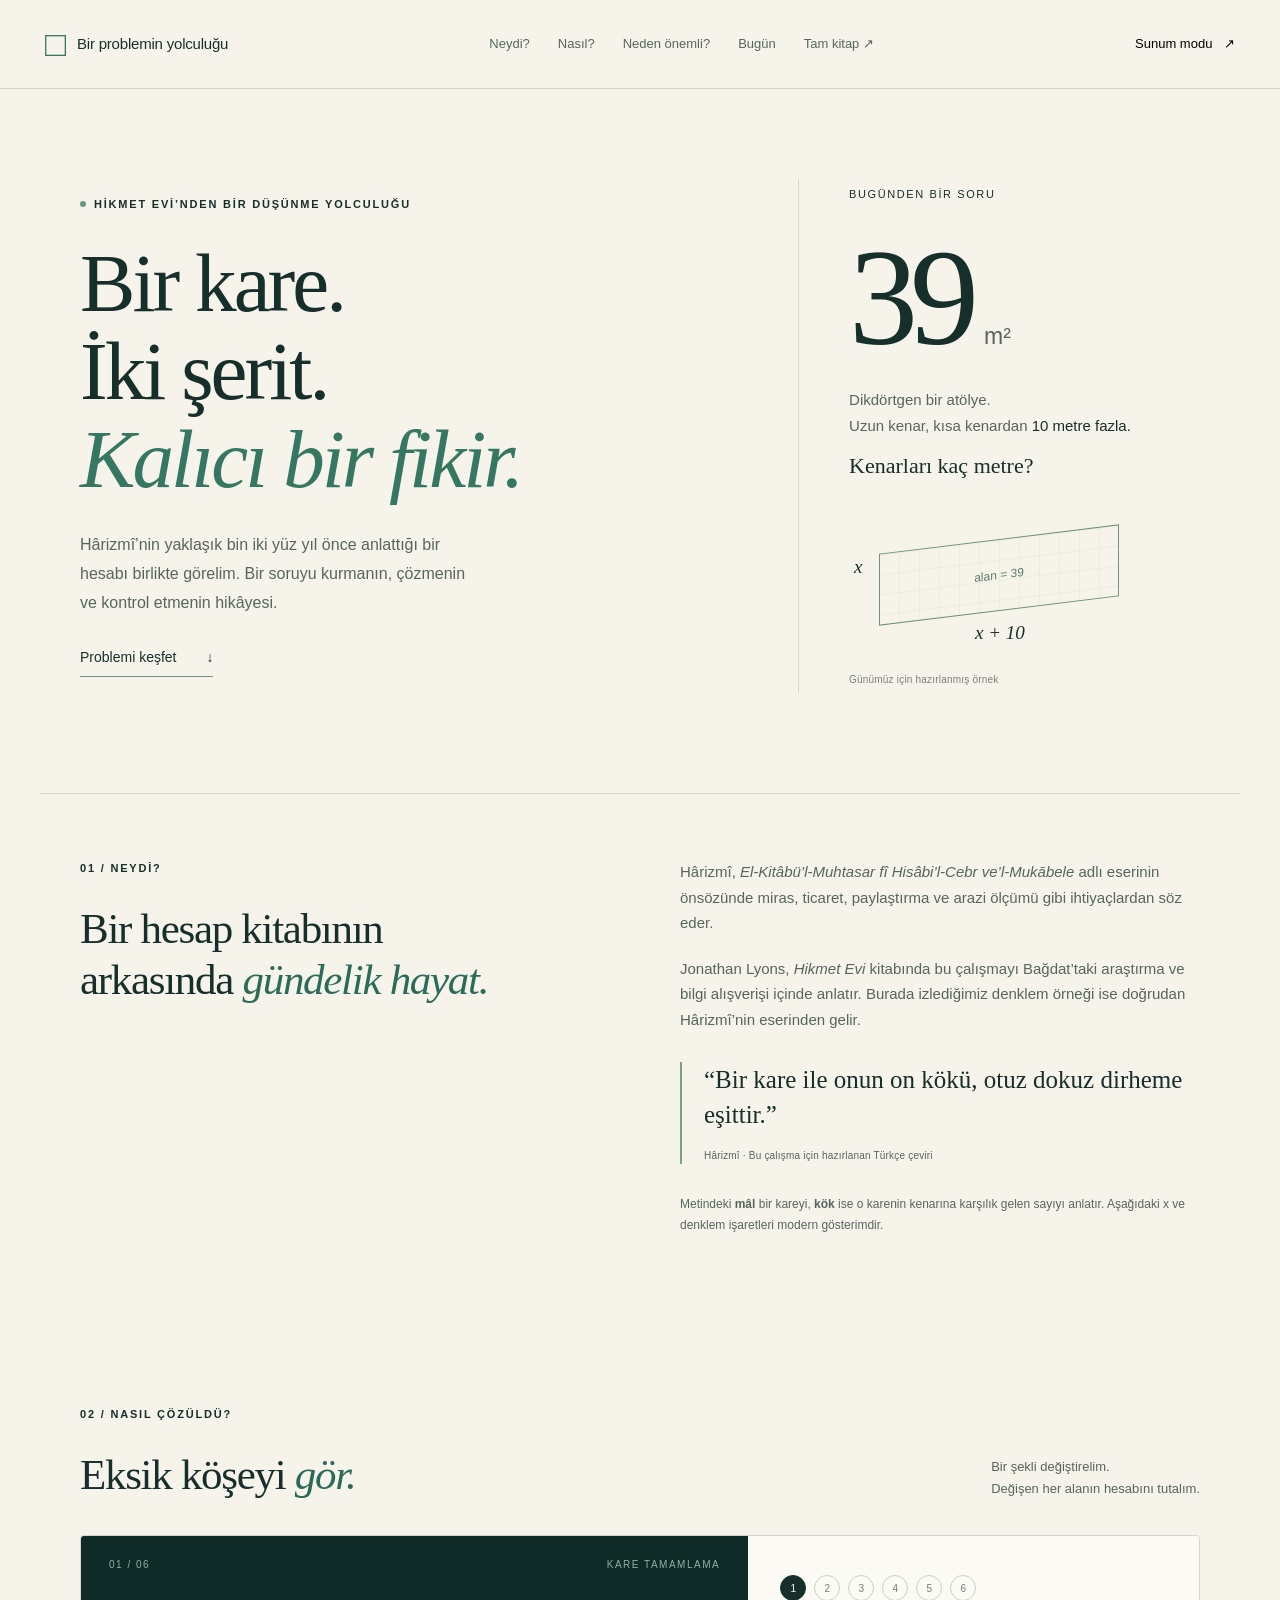
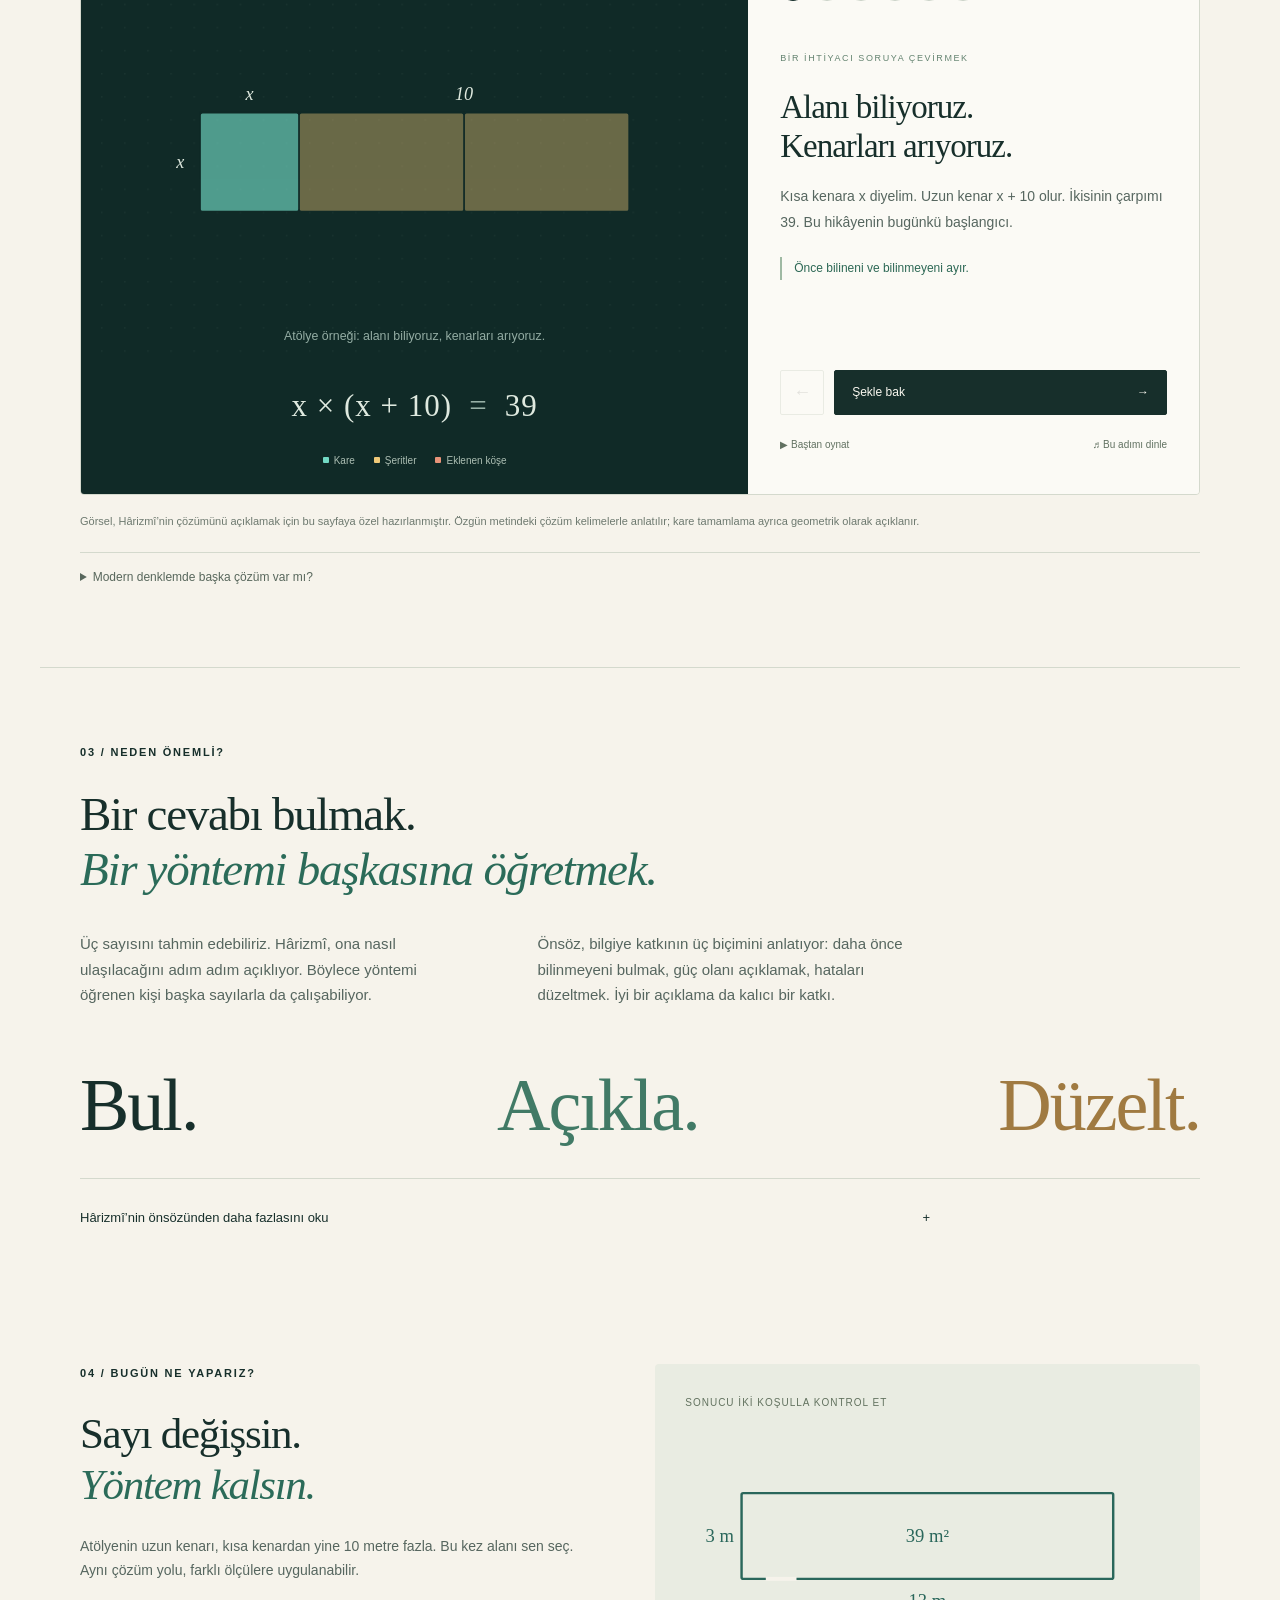
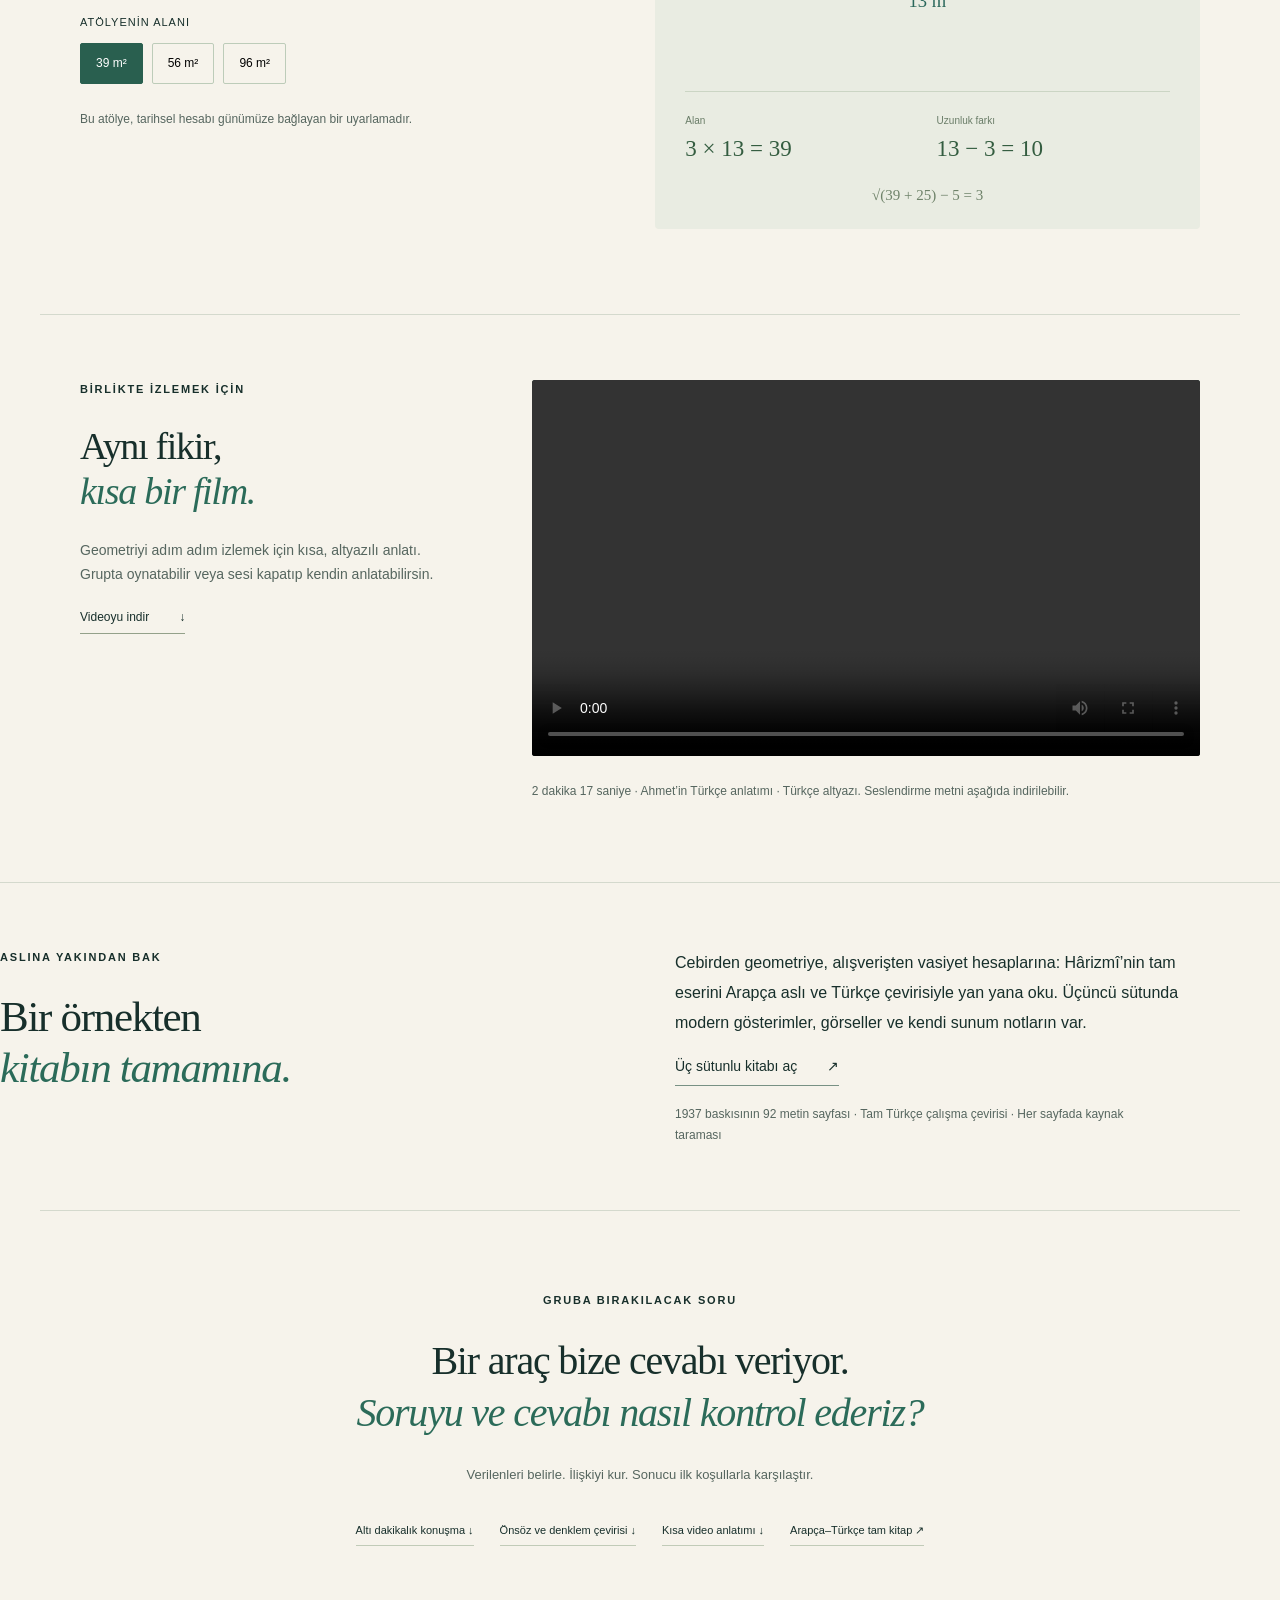
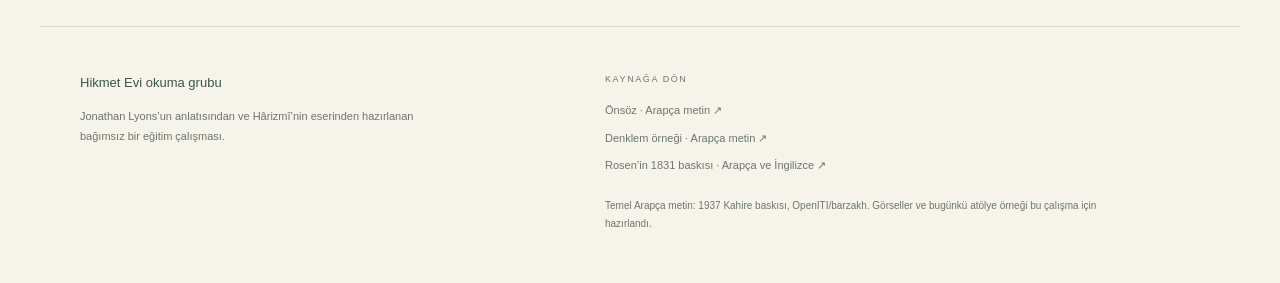
==== index.html @ 07f929fc "Publish Harezmi parallel reader and visual explainer" ====
<!doctype html>
<html lang="tr">
<head>
  <meta charset="utf-8">
  <meta name="viewport" content="width=device-width, initial-scale=1">
  <meta name="description" content="Hârizmî’nin cebir örneğini bir kare, iki şerit ve eksik bir köşeyle keşfet. Hikmet Evi okuma grubu için Türkçe, etkileşimli anlatı.">
  <title>Hârizmî · Bir problemin yolculuğu</title>
  <link rel="stylesheet" href="style.css">
  <script src="app.js" defer></script>
</head>
<body>
  <a class="skip" href="#anlati">Anlatıya geç</a>
  <header class="site-header">
    <a class="wordmark" href="#baslangic"><span class="mark" aria-hidden="true">□</span> Bir problemin yolculuğu</a>
    <nav aria-label="Sayfa bölümleri"><a href="#neydi">Neydi?</a><a href="#anlati">Nasıl?</a><a href="#onemi">Neden önemli?</a><a href="#bugun">Bugün</a><a href="kitap.html">Tam kitap ↗</a></nav>
    <button id="presentation" class="plain-button" type="button">Sunum modu <span aria-hidden="true">↗</span></button>
  </header>

  <main>
    <section class="hero" id="baslangic">
      <div class="hero-intro"><p class="eyebrow"><span></span> Hikmet Evi’nden bir düşünme yolculuğu</p><h1>Bir kare.<br>İki şerit.<br><em>Kalıcı bir fikir.</em></h1><p class="hero-copy">Hârizmî’nin yaklaşık bin iki yüz yıl önce anlattığı bir hesabı birlikte görelim. Bir soruyu kurmanın, çözmenin ve kontrol etmenin hikâyesi.</p><a class="start-link" href="#anlati">Problemi keşfet <span aria-hidden="true">↓</span></a></div>
      <div class="hero-question"><span class="small-label">Bugünden bir soru</span><div class="area-number">39<span>m²</span></div><p>Dikdörtgen bir atölye.<br>Uzun kenar, kısa kenardan <strong>10 metre fazla.</strong></p><p class="question-line">Kenarları kaç metre?</p><div class="mini-plan" aria-hidden="true"><div class="plan-box"><span>alan = 39</span></div><span class="plan-x">x</span><span class="plan-long">x + 10</span></div><span class="annotation">Günümüz için hazırlanmış örnek</span></div>
    </section>

    <section class="history-section" id="neydi">
      <div><p class="eyebrow">01 / Neydi?</p><h2>Bir hesap kitabının<br>arkasında <em>gündelik hayat.</em></h2></div>
      <div class="history-copy"><p>Hârizmî, <cite>El-Kitâbü’l-Muhtasar fî Hisâbi’l-Cebr ve’l-Mukābele</cite> adlı eserinin önsözünde miras, ticaret, paylaştırma ve arazi ölçümü gibi ihtiyaçlardan söz eder.</p><p>Jonathan Lyons, <cite>Hikmet Evi</cite> kitabında bu çalışmayı Bağdat’taki araştırma ve bilgi alışverişi içinde anlatır. Burada izlediğimiz denklem örneği ise doğrudan Hârizmî’nin eserinden gelir.</p><blockquote>“Bir kare ile onun on kökü, otuz dokuz dirheme eşittir.”<cite>Hârizmî · Bu çalışma için hazırlanan Türkçe çeviri</cite></blockquote><p class="small-note">Metindeki <strong>mâl</strong> bir kareyi, <strong>kök</strong> ise o karenin kenarına karşılık gelen sayıyı anlatır. Aşağıdaki x ve denklem işaretleri modern gösterimdir.</p></div>
    </section>

    <section class="story-section" id="anlati" aria-labelledby="story-heading">
      <div class="story-top"><div><p class="eyebrow">02 / Nasıl çözüldü?</p><h2 id="story-heading">Eksik köşeyi <em>gör.</em></h2></div><p>Bir şekli değiştirelim.<br>Değişen her alanın hesabını tutalım.</p></div>
      <div class="story-board">
        <div class="board-visual">
          <div class="board-meta"><span id="stage-count">01 / 06</span><span>Kare tamamlama</span></div>
          <svg id="geometry" viewBox="0 0 760 470" role="img" aria-labelledby="geometry-title geometry-desc">
            <title id="geometry-title">Atölye alanı ve kare tamamlama</title><desc id="geometry-desc">Dikdörtgeni bir kare ve iki şeride ayırarak eksik köşeyi bul.</desc>
            <defs><pattern id="grid" width="28" height="28" patternUnits="userSpaceOnUse"><circle cx="1" cy="1" r=".8" fill="#d2eadf" opacity=".1"/></pattern></defs>
            <rect width="760" height="470" fill="url(#grid)"/>
            <g id="part-square" class="shape-part"><rect id="square-rect" x="0" y="0" rx="3" width="120" height="120" fill="#72d9c4"/><text id="square-label" x="60" y="60" class="shape-label">x²</text></g>
            <g id="part-a" class="shape-part"><rect id="a-rect" x="0" y="0" rx="3" width="200" height="120" fill="#f0c978"/><text id="a-label" x="100" y="60" class="shape-label">5x</text></g>
            <g id="part-b" class="shape-part"><rect id="b-rect" x="0" y="0" rx="3" width="200" height="120" fill="#f0c978"/><text id="b-label" x="100" y="60" class="shape-label">5x</text></g>
            <g id="part-corner" class="shape-part"><rect id="corner-rect" x="0" y="0" rx="3" width="200" height="200" fill="#e89379"/><text id="corner-label" x="100" y="100" class="shape-label">25</text></g>
            <rect id="corner-outline" fill="none" stroke="#e89379" stroke-width="2" stroke-dasharray="7 7" rx="3"/>
            <g id="dimension-labels" class="dimension-labels"></g>
            <text id="canvas-note" x="380" y="436" class="canvas-note" text-anchor="middle">Atölye örneği: alanı biliyoruz, kenarları arıyoruz.</text>
          </svg>
          <div class="equation"><span id="equation-left">x × (x + 10)</span><span class="equals">=</span><span id="equation-right">39</span></div>
          <div class="legend"><span><i class="teal"></i>Kare</span><span><i class="gold"></i>Şeritler</span><span><i class="coral"></i>Eklenen köşe</span></div>
        </div>
        <div class="board-text">
          <ol class="story-dots" aria-label="Anlatım adımları"><li><button type="button" data-step="0" aria-label="Bir: Problemi kur" aria-current="step">1</button></li><li><button type="button" data-step="1" aria-label="İki: Karenin hesabı">2</button></li><li><button type="button" data-step="2" aria-label="Üç: Şeridi böl">3</button></li><li><button type="button" data-step="3" aria-label="Dört: Parçayı taşı">4</button></li><li><button type="button" data-step="4" aria-label="Beş: Köşeyi tamamla">5</button></li><li><button type="button" data-step="5" aria-label="Altı: Sonucu kontrol et">6</button></li></ol>
          <div class="stage-copy" aria-live="polite" aria-atomic="true"><span id="stage-kicker" class="small-label">Bir ihtiyacı soruya çevirmek</span><h3 id="stage-title">Alanı biliyoruz.<br>Kenarları arıyoruz.</h3><p id="stage-body">Kısa kenara x diyelim. Uzun kenar x + 10 olur. İkisinin çarpımı 39. Bu hikâyenin bugünkü başlangıcı.</p><p id="stage-insight" class="stage-insight">Önce bilineni ve bilinmeyeni ayır.</p></div>
          <div class="story-controls"><button id="previous" class="icon-button" type="button" aria-label="Önceki adım" disabled>←</button><button id="next" class="primary-button" type="button">Şekle bak <span aria-hidden="true">→</span></button></div>
          <div class="secondary-controls"><button id="autoplay" type="button">▶ Baştan oynat</button><button id="listen" type="button">♬ Bu adımı dinle</button></div><p id="voice-status" class="voice-status" role="status"></p>
        </div>
      </div>
      <p class="story-caption">Görsel, Hârizmî’nin çözümünü açıklamak için bu sayfaya özel hazırlanmıştır. Özgün metindeki çözüm kelimelerle anlatılır; kare tamamlama ayrıca geometrik olarak açıklanır.</p>
      <details class="math-note"><summary>Modern denklemde başka çözüm var mı?</summary><p>Evet: x² + 10x = 39 denkleminin çözümleri 3 ve −13’tür. Bu anlatıda uzunlukları hesapladığımız için pozitif çözümü kullanıyoruz. Hârizmî’nin örneğinde aranan kök 3, <em>mâl</em> yani kare 9’dur.</p></details>
    </section>

    <section class="importance" id="onemi">
      <p class="eyebrow">03 / Neden önemli?</p><h2>Bir cevabı bulmak.<br><em>Bir yöntemi başkasına öğretmek.</em></h2>
      <div class="importance-columns"><p>Üç sayısını tahmin edebiliriz. Hârizmî, ona nasıl ulaşılacağını adım adım açıklıyor. Böylece yöntemi öğrenen kişi başka sayılarla da çalışabiliyor.</p><p>Önsöz, bilgiye katkının üç biçimini anlatıyor: daha önce bilinmeyeni bulmak, güç olanı açıklamak, hataları düzeltmek. İyi bir açıklama da kalıcı bir katkı.</p></div>
      <div class="three-verbs"><span>Bul.</span><span>Açıkla.</span><span>Düzelt.</span></div>
      <details class="preface"><summary>Hârizmî’nin önsözünden daha fazlasını oku <span aria-hidden="true">+</span></summary><div id="preface-excerpt"><p>“Bu bilginlerden biri, kendisinden önce bulunmamış bir şeyi bulur ve sonrakilere miras bırakır. Bir başkası, öncekilerin bıraktığı eserlerde anlaşılması güç olanı açıklar. Böylece yolu aydınlatır, öğrenmeyi kolaylaştırır ve bilgiyi erişilebilir kılar. Bir diğeri ise bazı kitaplarda kusurlar bulur; dağınık olanı toparlar ve yanlış olanı düzeltir. Bunu, eser sahibine iyi niyetle yaklaşarak, onu küçümsemeden ve kendi yaptığıyla övünmeden yapar.”</p><p class="small-note">Arapça metinden bu çalışma için hazırlanmış sade Türkçe çeviri. Tam önsöz ve denklem çevirisi aşağıda indirilebilir.</p></div></details>
    </section>

    <section class="today-section" id="bugun">
      <div class="today-copy"><p class="eyebrow">04 / Bugün ne yaparız?</p><h2>Sayı değişsin.<br><em>Yöntem kalsın.</em></h2><p>Atölyenin uzun kenarı, kısa kenardan yine 10 metre fazla. Bu kez alanı sen seç. Aynı çözüm yolu, farklı ölçülere uygulanabilir.</p><label for="area">Atölyenin alanı</label><div class="area-options" role="group" aria-label="Alan seçenekleri"><button type="button" data-area="39" aria-pressed="true">39 m²</button><button type="button" data-area="56" aria-pressed="false">56 m²</button><button type="button" data-area="96" aria-pressed="false">96 m²</button></div><select id="area" aria-label="Atölyenin alanı"><option value="39">39 metrekare</option><option value="56">56 metrekare</option><option value="96">96 metrekare</option></select><p class="small-note">Bu atölye, tarihsel hesabı günümüze bağlayan bir uyarlamadır.</p></div>
      <div class="workshop-result" aria-live="polite"><div class="result-kicker">Sonucu iki koşulla kontrol et</div><svg id="workshop-svg" viewBox="0 0 600 310" role="img" aria-label="Üç metreye on üç metre atölye"><rect id="workshop-rect" x="70" y="80" width="460" height="106" rx="2" fill="none" stroke="#2a675b" stroke-width="3"/><path id="workshop-door" d="M100 186h38" stroke="#f6f3eb" stroke-width="5"/><text id="workshop-area" x="300" y="133" text-anchor="middle">39 m²</text><text id="workshop-short" x="43" y="140" text-anchor="middle">3 m</text><text id="workshop-long" x="300" y="222" text-anchor="middle">13 m</text></svg><div class="result-checks"><p><span>Alan</span><strong id="area-check">3 × 13 = 39</strong></p><p><span>Uzunluk farkı</span><strong id="difference-check">13 − 3 = 10</strong></p></div><p class="result-method" id="result-method">√(39 + 25) − 5 = 3</p></div>
    </section>

    <section class="video-section" id="video"><div><p class="eyebrow">Birlikte izlemek için</p><h2>Aynı fikir,<br><em>kısa bir film.</em></h2><p>Geometriyi adım adım izlemek için kısa, altyazılı anlatı. Grupta oynatabilir veya sesi kapatıp kendin anlatabilirsin.</p><a class="text-link" id="video-download" href="assets/harezmi-kare-tamamlama.mp4" download>Videoyu indir <span aria-hidden="true">↓</span></a></div><div class="video-wrap"><video id="explainer-video" controls preload="metadata" playsinline aria-label="Hârizmî’nin kare tamamlama çözümü, Ahmet sesiyle Türkçe, altyazılı video"><source src="assets/harezmi-kare-tamamlama.mp4" type="video/mp4"><track kind="captions" srclang="tr" label="Türkçe" src="assets/harezmi.vtt"></video><p class="small-note">2 dakika 17 saniye · Ahmet’in Türkçe anlatımı · Türkçe altyazı. Seslendirme metni aşağıda indirilebilir.</p></div></section>

    <section class="full-book-link"><div><p class="eyebrow">ASLINA YAKINDAN BAK</p><h2>Bir örnekten<br><em>kitabın tamamına.</em></h2></div><div><p>Cebirden geometriye, alışverişten vasiyet hesaplarına: Hârizmî’nin tam eserini Arapça aslı ve Türkçe çevirisiyle yan yana oku. Üçüncü sütunda modern gösterimler, görseller ve kendi sunum notların var.</p><a class="start-link" href="kitap.html">Üç sütunlu kitabı aç <span aria-hidden="true">↗</span></a><p class="small-note">1937 baskısının 92 metin sayfası · Tam Türkçe çalışma çevirisi · Her sayfada kaynak taraması</p></div></section>

    <section class="takeaway"><p class="eyebrow">Gruba bırakılacak soru</p><p class="final-question">Bir araç bize cevabı veriyor.<br><em>Soruyu ve cevabı nasıl kontrol ederiz?</em></p><p>Verilenleri belirle. İlişkiyi kur. Sonucu ilk koşullarla karşılaştır.</p><div class="download-links"><a href="assets/harezmi-konusma.txt" download>Altı dakikalık konuşma ↓</a><a href="assets/harezmi-ceviri.txt" download>Önsöz ve denklem çevirisi ↓</a><a href="assets/harezmi-video-seslendirme.txt" download>Kısa video anlatımı ↓</a><a href="kitap.html">Arapça–Türkçe tam kitap ↗</a></div></section>

    <footer id="kaynaklar"><div><span class="footer-title">Hikmet Evi okuma grubu</span><p>Jonathan Lyons’un anlatısından ve Hârizmî’nin eserinden hazırlanan bağımsız bir eğitim çalışması.</p></div><div class="sources"><span class="small-label">Kaynağa dön</span><a href="https://github.com/OpenITI/barzakh/blob/master/0232Khwarizmi.JabrWaMuqabala.ALCorpus00037-ara1#L18-L45" target="_blank" rel="noopener">Önsöz · Arapça metin ↗</a><a href="https://github.com/OpenITI/barzakh/blob/master/0232Khwarizmi.JabrWaMuqabala.ALCorpus00037-ara1#L76-L83" target="_blank" rel="noopener">Denklem örneği · Arapça metin ↗</a><a href="https://www.e-rara.ch/zut/doi/10.3931/e-rara-56713" target="_blank" rel="noopener">Rosen’in 1831 baskısı · Arapça ve İngilizce ↗</a><p>Temel Arapça metin: 1937 Kahire baskısı, OpenITI/barzakh. Görseller ve bugünkü atölye örneği bu çalışma için hazırlandı.</p></div></footer>
  </main>
</body>
</html>
---- style.css ----
@charset "UTF-8";
:root{--paper:#f6f3eb;--ink:#172f2b;--muted:#56665f;--line:#d4d9cd;--teal:#72d9c4;--gold:#f0c978;--coral:#e89379;--board:#102a27;--serif:Georgia,'Times New Roman',serif;--sans:-apple-system,BlinkMacSystemFont,'Segoe UI',sans-serif;scroll-behavior:smooth}
*{box-sizing:border-box}body{margin:0;background:var(--paper);color:var(--ink);font:17px/1.7 var(--sans)}a{color:inherit;text-decoration:none}button,select{font:inherit}button{cursor:pointer}button:disabled{cursor:default;opacity:.35}a:focus-visible,button:focus-visible,summary:focus-visible,select:focus-visible{outline:3px solid #ca7842;outline-offset:5px}::selection{background:#c5e9d9}h1,h2,h3,p{margin:0}h1,h2,h3{font-family:var(--serif);font-weight:400}em{font-weight:400;color:#2b6b59}cite{font-style:italic}.skip{position:absolute;top:-70px;left:20px;background:white;padding:12px;z-index:20}.skip:focus{top:10px}.site-header{max-width:1400px;margin:auto;padding:25px 45px;border-bottom:1px solid var(--line);display:flex;align-items:center;justify-content:space-between;gap:20px}.wordmark{display:flex;align-items:center;gap:11px;font-size:15px;letter-spacing:-.2px}.mark{font:35px/1 var(--serif);color:#367762}.site-header nav{display:flex;gap:28px;font-size:13px;color:var(--muted)}.site-header nav a:hover{color:var(--ink)}.plain-button{background:transparent;border:0;padding:8px 0;font-size:13px}.plain-button span{margin-left:8px}.hero,.history-section,.story-section,.importance,.today-section,.video-section,.takeaway,footer{max-width:1200px;margin:auto}.hero{display:grid;grid-template-columns:1.25fr .8fr;gap:90px;padding:90px 40px 100px;align-items:center}.eyebrow{font-size:11px;text-transform:uppercase;letter-spacing:1.8px;font-weight:650;margin-bottom:25px;display:flex;align-items:center;gap:8px}.eyebrow span{width:6px;height:6px;border-radius:100%;background:#659880}.hero h1{font-size:clamp(50px,6.5vw,86px);line-height:1.06;letter-spacing:-3px}.hero h1 em{color:#367762}.hero-copy{margin-top:28px;max-width:400px;color:var(--muted);font-size:16px;line-height:1.8}.start-link{display:inline-flex;align-items:center;gap:30px;margin-top:28px;font-size:14px;border-bottom:1px solid #789184;padding-bottom:7px}.hero-question{position:relative;border-left:1px solid var(--line);padding-left:50px}.small-label{font-size:11px;text-transform:uppercase;letter-spacing:1.6px}.area-number{font:138px/.98 var(--serif);letter-spacing:-8px;margin:22px 0}.area-number span{font:23px var(--sans);letter-spacing:0;margin-left:13px;color:var(--muted)}.hero-question p{font-size:15px;color:var(--muted)}.hero-question strong{font-weight:500;color:var(--ink)}.question-line{margin-top:15px;font:22px var(--serif)!important;color:var(--ink)!important}.mini-plan{height:150px;position:relative;margin-top:35px}.plan-box{position:absolute;left:30px;top:25px;width:240px;height:72px;border:1.5px solid #72917e;transform:skewY(-7deg);display:grid;place-items:center;background:linear-gradient(90deg,transparent 97%,#7a927815 97%),linear-gradient(0deg,transparent 95%,#7a927815 95%);background-size:20px 20px}.plan-box span{font-size:12px;color:#597d69}.plan-x{position:absolute;left:5px;top:42px;font:italic 19px var(--serif)}.plan-long{position:absolute;top:108px;left:126px;font:italic 19px var(--serif)}.annotation{font-size:10px;color:#788278;letter-spacing:.2px}.history-section{padding:65px 40px 80px;border-top:1px solid var(--line);display:grid;grid-template-columns:1fr 1fr;gap:80px}h2{font-size:43px;line-height:1.19;letter-spacing:-1.3px}.history-copy p{font-size:15px;color:var(--muted);margin-bottom:20px}.history-copy blockquote{margin:30px 0;font:25px/1.4 var(--serif);border-left:2px solid #75a388;padding-left:22px}.history-copy blockquote cite{display:block;font:10px/1.7 var(--sans);letter-spacing:.2px;color:var(--muted);margin-top:15px}.small-note{font-size:12px!important;line-height:1.7;color:var(--muted)}.story-section{padding:70px 40px 65px;scroll-margin-top:20px}.story-top{display:flex;justify-content:space-between;align-items:flex-end;gap:20px;margin-bottom:35px}.story-top>p{color:var(--muted);font-size:13px}.story-board{display:grid;grid-template-columns:1.48fr 1fr;min-height:560px;border:1px solid var(--line);border-radius:4px;overflow:hidden}.board-visual{background:var(--board);color:#dfe9df;position:relative;padding:20px 20px 25px;display:flex;flex-direction:column}.board-meta{display:flex;justify-content:space-between;font-size:10px;letter-spacing:1.5px;text-transform:uppercase;color:#92afa3;padding:0 8px}.board-visual svg{width:100%;flex:1;min-height:250px;overflow:visible}.shape-part{transition:transform 1s cubic-bezier(.25,.7,.25,1),opacity .6s ease}.shape-part rect{stroke:var(--board);stroke-width:2}.shape-label{fill:#142d28;font:32px var(--sans);font-weight:600;text-anchor:middle;dominant-baseline:central}.dimension-labels{fill:#dfe9df;font:22px var(--serif);font-style:italic}.dimension-labels text{text-anchor:middle;dominant-baseline:central}.canvas-note{fill:#94ada4;font:15px var(--sans)}#corner-outline{transition:opacity .6s ease}.equation{display:flex;justify-content:center;align-items:center;gap:17px;font:31px var(--serif);min-height:60px;letter-spacing:1px}.equals{color:#97b0a6}.legend{display:flex;justify-content:center;gap:19px;color:#acbeb3;font-size:10px;margin-top:16px}.legend span{display:flex;align-items:center;gap:5px}.legend i{height:6px;width:6px;display:block;border-radius:1px}.teal{background:var(--teal)}.gold{background:var(--gold)}.coral{background:var(--coral)}.board-text{padding:37px 32px;display:flex;flex-direction:column;justify-content:space-between;background:#fbfaf5}.story-dots{display:flex;gap:8px;padding:0;margin:0 0 40px;list-style:none}.story-dots button{width:26px;height:26px;border:1px solid #cad2c7;color:#718172;border-radius:100%;background:transparent;font-size:10px;padding:0}.story-dots button[aria-current=step]{background:var(--ink);color:white;border-color:var(--ink)}.story-dots button.passed{background:#dfebe0;border-color:#c0d2c0;color:#43664d}.stage-copy{flex:1}.stage-copy .small-label{font-size:9px;color:#648370}.stage-copy h3{font-size:33px;line-height:1.2;letter-spacing:-1px;margin:17px 0}.stage-copy p{font-size:14px;line-height:1.85;color:var(--muted)}.stage-copy .stage-insight{margin-top:22px;color:#2d6855;font-size:12px;border-left:2px solid #9fb9a3;padding-left:12px}.story-controls{display:flex;gap:10px;margin-top:34px}.primary-button{border:1px solid var(--ink);color:#faf8f0;background:var(--ink);border-radius:2px;padding:11px 17px;font-size:12px;display:flex;align-items:center;justify-content:space-between;gap:20px;flex:1}.primary-button:hover{background:#264c40}.icon-button{border:1px solid #c9d1c3;background:transparent;border-radius:2px;width:44px;font-size:18px}.secondary-controls{display:flex;justify-content:space-between;gap:10px;margin-top:17px}.secondary-controls button{border:0;background:transparent;font-size:10px;color:#617161;padding:4px 0}.secondary-controls button[aria-pressed=true]{color:#203e30}.voice-status{font-size:10px;line-height:1.4;color:#9a6744;min-height:0;margin-top:8px}.voice-status:empty{display:none}.story-caption{font-size:11px;color:#6d796f;margin-top:17px;max-width:850px}.math-note{margin-top:22px;padding:14px 0;border-top:1px solid var(--line);font-size:12px;color:#58675c}.math-note summary,.preface summary{cursor:pointer}.math-note p{margin-top:12px;max-width:800px}.importance{padding:75px 40px 70px;border-top:1px solid var(--line)}.importance h2{max-width:800px;font-size:47px}.importance-columns{display:grid;grid-template-columns:1fr 1fr;gap:65px;margin-top:33px;max-width:850px;color:var(--muted);font-size:15px}.three-verbs{display:flex;justify-content:space-between;gap:25px;font:clamp(38px,6vw,74px) var(--serif);letter-spacing:-2px;padding:55px 0 30px;border-bottom:1px solid var(--line)}.three-verbs span:nth-child(2){color:#417a66}.three-verbs span:nth-child(3){color:#a07a41}.preface{max-width:850px;margin-top:28px;font-size:13px}.preface summary{display:flex;justify-content:space-between;gap:20px}.preface p{margin-top:25px;line-height:1.9}.today-section{display:grid;grid-template-columns:1fr 1.1fr;gap:80px;padding:65px 40px 85px}.today-copy>p:not(.eyebrow){margin-top:25px;font-size:14px;color:var(--muted)}.today-copy label{display:block;font-size:11px;margin-top:30px;letter-spacing:1px;text-transform:uppercase}.area-options{display:flex;gap:9px;margin-top:12px}.area-options button{border:1px solid #bdccb9;background:transparent;padding:9px 15px;font-size:12px;border-radius:2px}.area-options button[aria-pressed=true]{background:#295f4f;color:white;border-color:#295f4f}#area{display:none}.workshop-result{background:#e9ece2;padding:30px 30px 25px;border-radius:4px}.result-kicker{font-size:10px;letter-spacing:1px;text-transform:uppercase;color:#62725f}.workshop-result svg{width:100%;margin-top:20px;min-height:200px}.workshop-result svg text{font:23px var(--serif);fill:#2a675b}.result-checks{display:grid;grid-template-columns:1fr 1fr;gap:18px;border-top:1px solid #cbd5c4;padding-top:20px}.result-checks p{display:flex;flex-direction:column;gap:7px}.result-checks span{font-size:10px;color:#697c67}.result-checks strong{font:23px var(--serif);color:#345d40}.result-method{font:15px var(--serif);text-align:center;margin-top:25px;color:#6e8269}.video-section{display:grid;grid-template-columns:.8fr 1.4fr;gap:70px;padding:65px 40px 80px;border-top:1px solid var(--line)}.video-section h2{font-size:38px}.video-section>div>p:not(.eyebrow){margin-top:25px;font-size:14px;color:var(--muted)}.video-wrap video{width:100%;display:block;background:#102a27;border-radius:3px;aspect-ratio:16/9}.video-wrap .small-note{margin-top:10px}.text-link{display:inline-flex;gap:30px;border-bottom:1px solid #94a18a;font-size:12px;padding-bottom:6px;margin-top:20px}.takeaway{text-align:center;padding:80px 40px;border-top:1px solid var(--line)}.takeaway .eyebrow{justify-content:center}.final-question{font:40px/1.3 var(--serif);letter-spacing:-1.2px}.takeaway>p:last-of-type{font-size:13px;color:var(--muted);margin-top:25px}.download-links{display:flex;justify-content:center;flex-wrap:wrap;gap:26px;font-size:11px;margin-top:35px}.download-links a{border-bottom:1px solid #c1cbb8;padding-bottom:5px}footer{display:grid;grid-template-columns:1fr 1.4fr;gap:100px;padding:45px 40px 50px;border-top:1px solid var(--line);font-size:11px;color:#6b776c}.footer-title{font-size:13px;color:#375746}footer p{margin-top:13px;max-width:340px;line-height:1.8}.sources{display:flex;flex-direction:column;gap:9px}.sources .small-label{font-size:9px;margin-bottom:5px}.sources a:hover{text-decoration:underline}.sources p{max-width:500px;font-size:10px}.presenting .site-header{position:sticky;top:0;z-index:5;background:var(--paper)}.presenting .hero,.presenting .history-section,.presenting .importance,.presenting .today-section,.presenting .video-section,.presenting .takeaway,.presenting footer{display:none}.presenting .site-header nav{display:none}.presenting .story-section{max-width:1450px;padding-top:25px}.presenting .story-board{min-height:65vh}.presenting .board-text{padding:40px}.presenting .stage-copy h3{font-size:43px}.presenting .stage-copy p{font-size:18px}.presenting .primary-button{font-size:16px}.presenting .story-caption{font-size:12px}.presenting .story-top{margin-bottom:25px}.presenting .story-top h2{font-size:35px}
@media(max-width:1050px){.site-header{padding:20px 25px}.site-header nav{gap:18px}.hero{gap:45px;padding-top:65px}.hero-question{padding-left:35px}.hero h1{font-size:65px}.area-number{font-size:115px}.history-section{gap:45px}.story-board{grid-template-columns:1.2fr 1fr}.board-text{padding:28px 23px}.stage-copy h3{font-size:29px}.today-section{gap:40px}.video-section{gap:35px}h2{font-size:38px}}
@media(max-width:760px){body{font-size:16px}.site-header{padding:18px 20px}.wordmark{font-size:12px}.mark{font-size:28px}.site-header nav{display:none}.plain-button{font-size:11px}.hero{grid-template-columns:1fr;padding:48px 24px 55px;gap:40px}.hero h1{font-size:61px;letter-spacing:-2.5px}.hero-copy{font-size:15px}.hero-question{border-left:0;border-top:1px solid var(--line);padding:28px 0 0;display:grid;grid-template-columns:1fr 1.4fr;gap:8px 25px}.hero-question .small-label{grid-column:1/-1}.area-number{font-size:103px;margin:8px 0}.area-number span{font-size:18px;margin-left:7px}.hero-question>p{align-self:center;font-size:13px}.hero-question .question-line{grid-column:1/-1;font-size:23px!important;margin:5px 0}.mini-plan{display:none}.annotation{grid-column:1/-1;margin-top:10px}.history-section{grid-template-columns:1fr;gap:28px;padding:40px 24px 30px}.history-copy p{font-size:14px}.history-copy blockquote{font-size:24px}.eyebrow{margin-bottom:19px;font-size:9px}h2{font-size:34px;letter-spacing:-1px}.story-section{padding:50px 18px}.story-top{padding:0 6px;margin-bottom:24px}.story-top>p{display:none}.story-board{grid-template-columns:1fr}.board-visual{padding:18px 12px;min-height:380px}.board-visual svg{min-height:215px}.equation{font-size:22px;min-height:48px;gap:12px;letter-spacing:.3px}.equation>span{white-space:nowrap}.legend{font-size:9px;gap:18px;margin-top:10px}.board-text{padding:24px}.story-dots{margin-bottom:22px;gap:12px}.story-dots button{width:28px;height:28px}.stage-copy h3{font-size:30px}.stage-copy p{font-size:14px}.stage-copy .stage-insight{margin-top:15px}.story-controls{margin-top:24px}.primary-button{font-size:13px;min-height:46px}.secondary-controls button{font-size:11px}.story-caption{font-size:10px;padding:0 6px}.math-note{margin-left:6px;margin-right:6px}.importance{padding:45px 24px}.importance h2{font-size:35px}.importance-columns{grid-template-columns:1fr;gap:20px;font-size:14px;margin-top:25px}.three-verbs{font-size:39px;padding:35px 0 25px;gap:10px;letter-spacing:-1.5px}.today-section{grid-template-columns:1fr;gap:28px;padding:40px 24px 50px}.workshop-result{padding:23px 20px}.workshop-result svg{min-height:160px;margin-top:15px}.result-checks strong{font-size:22px}.video-section{grid-template-columns:1fr;gap:25px;padding:45px 24px}.video-section h2{font-size:35px}.takeaway{padding:50px 24px}.final-question{font-size:30px;letter-spacing:-.7px}.download-links{gap:20px}footer{grid-template-columns:1fr;gap:25px;padding:30px 24px}.presenting .story-section{padding:20px 18px}.presenting .board-text{padding:25px}.presenting .stage-copy h3{font-size:32px}.presenting .stage-copy p{font-size:15px}.presenting .story-board{min-height:0}}
@media(prefers-reduced-motion:reduce){:root{scroll-behavior:auto}.shape-part,#corner-outline{transition:none}}
.full-book-link{padding:65px 0;display:grid;grid-template-columns:1fr 1fr;gap:70px;border-top:1px solid var(--line,#ccd5c8)}.full-book-link>div>p:not(.eyebrow):not(.small-note){font-size:16px;line-height:1.9;max-width:510px}.full-book-link .start-link{margin:16px 0 18px}.full-book-link .small-note{max-width:450px}@media(max-width:800px){.full-book-link{padding:40px 0;grid-template-columns:1fr;gap:15px}.full-book-link>div>p:not(.eyebrow):not(.small-note){font-size:14px}}
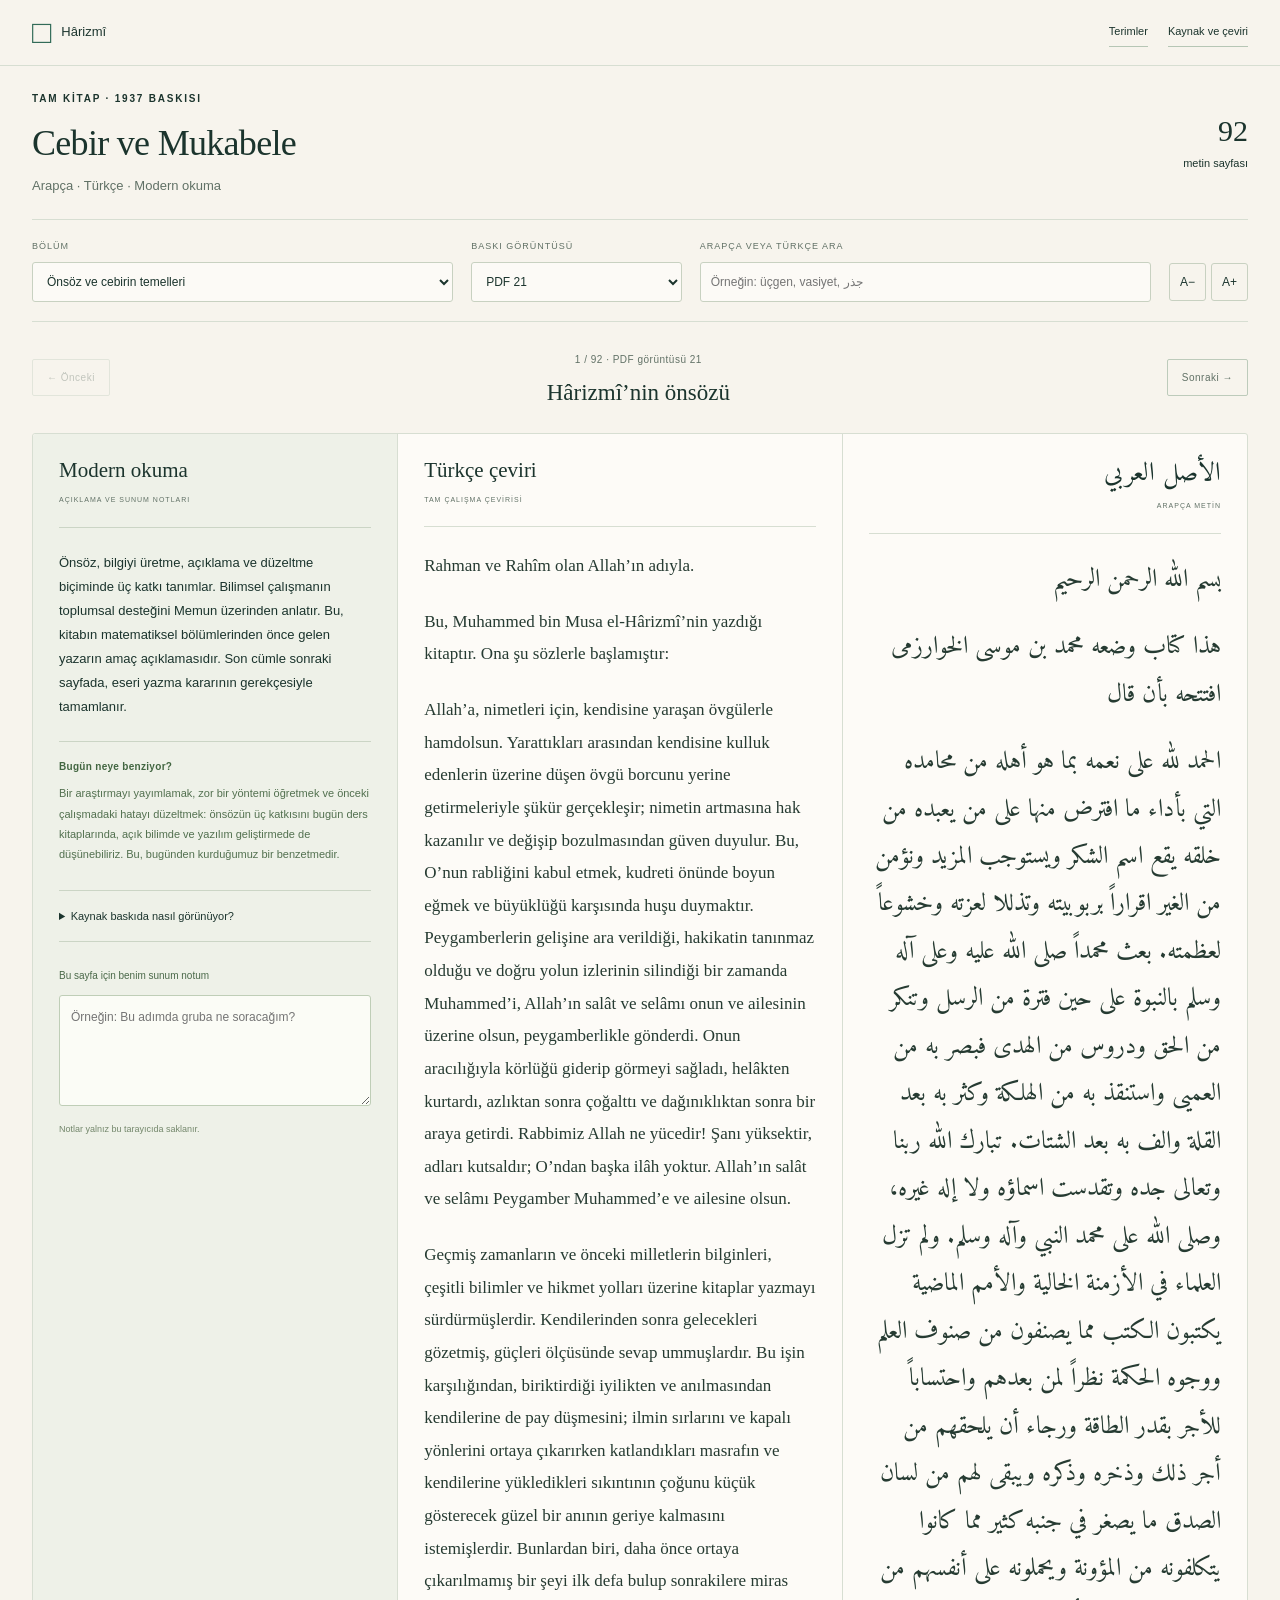
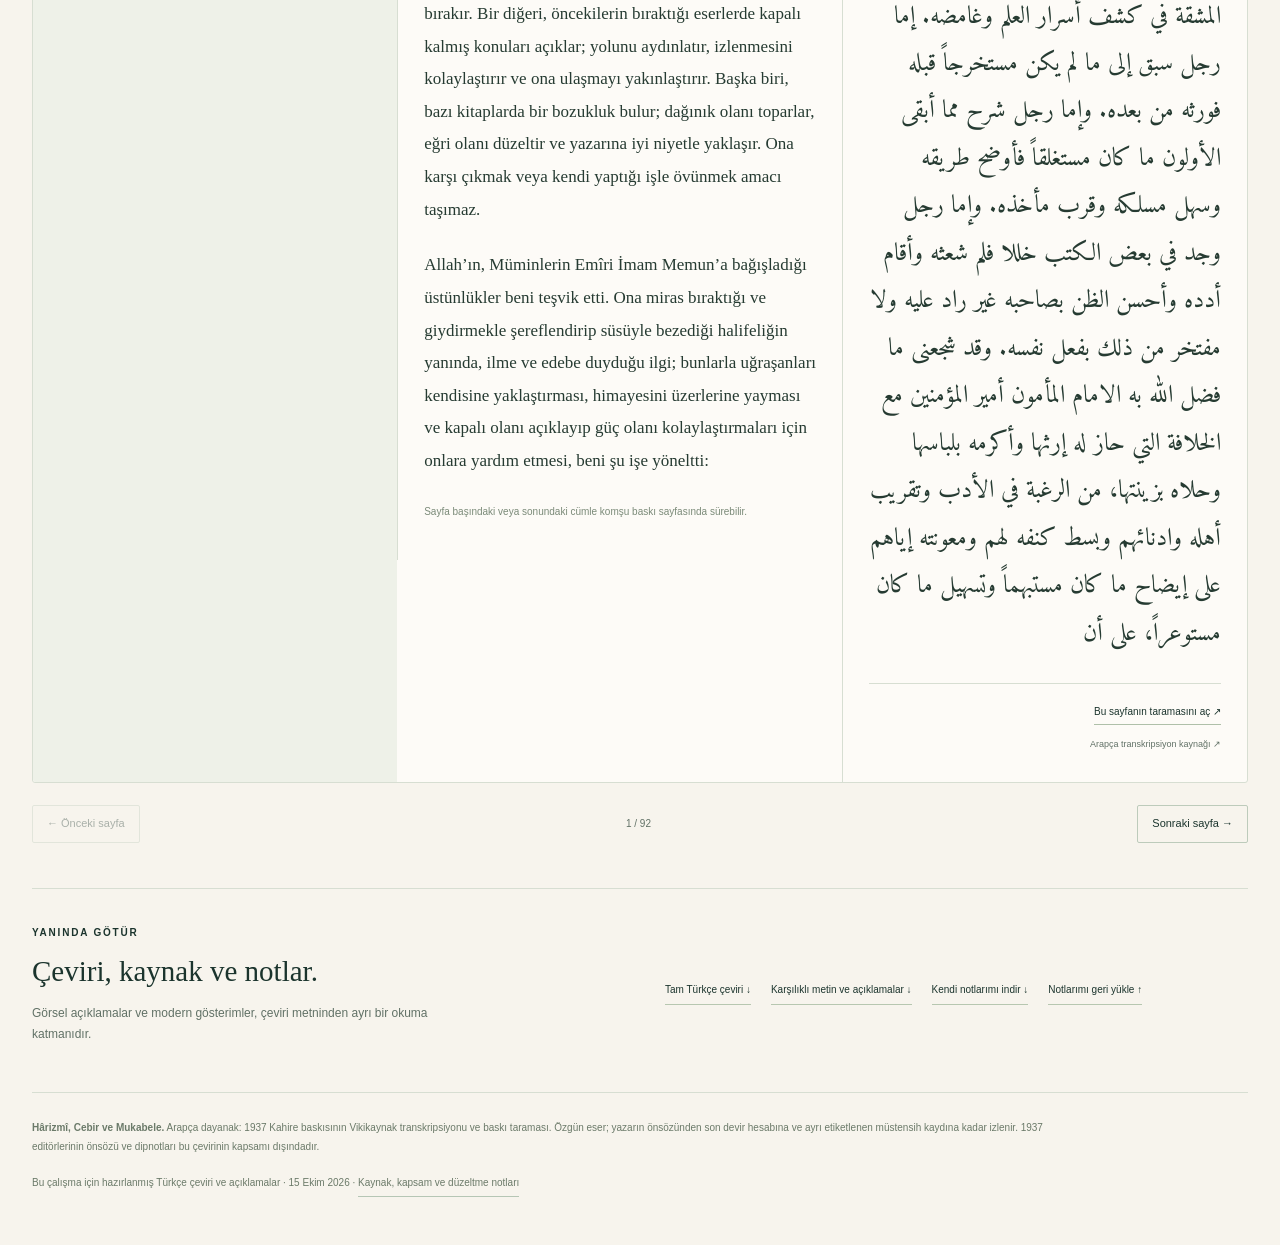
==== commit 88571cb2: "Make the complete book the homepage and improve mobile reading" ====
--- a/index.html
+++ b/index.html
@@ -1,82 +1,27 @@
-<!doctype html>
+<!DOCTYPE html>
+
 <html lang="tr">
 <head>
-  <meta charset="utf-8">
-  <meta name="viewport" content="width=device-width, initial-scale=1">
-  <meta name="description" content="Hârizmî’nin cebir örneğini bir kare, iki şerit ve eksik bir köşeyle keşfet. Hikmet Evi okuma grubu için Türkçe, etkileşimli anlatı.">
-  <title>Hârizmî · Bir problemin yolculuğu</title>
-  <link rel="stylesheet" href="style.css">
-  <script src="app.js" defer></script>
+<meta charset="utf-8"/><meta content="width=device-width,initial-scale=1" name="viewport"/>
+<meta content="Hârizmî’nin Cebir ve Mukabele kitabı: tam Arapça metin, karşılıklı Türkçe çalışma çevirisi, kaynak taraması ve modern matematik açıklamaları." name="description"/>
+<title>Hârizmî · Cebir ve Mukabele</title>
+<link href="book.css?v=kitap-2" rel="stylesheet"/>
+<script defer="" src="assets/book-data.js"></script><script defer="" src="book.js?v=kitap-2"></script>
 </head>
 <body>
-  <a class="skip" href="#anlati">Anlatıya geç</a>
-  <header class="site-header">
-    <a class="wordmark" href="#baslangic"><span class="mark" aria-hidden="true">□</span> Bir problemin yolculuğu</a>
-    <nav aria-label="Sayfa bölümleri"><a href="#neydi">Neydi?</a><a href="#anlati">Nasıl?</a><a href="#onemi">Neden önemli?</a><a href="#bugun">Bugün</a><a href="kitap.html">Tam kitap ↗</a></nav>
-    <button id="presentation" class="plain-button" type="button">Sunum modu <span aria-hidden="true">↗</span></button>
-  </header>
-
-  <main>
-    <section class="hero" id="baslangic">
-      <div class="hero-intro"><p class="eyebrow"><span></span> Hikmet Evi’nden bir düşünme yolculuğu</p><h1>Bir kare.<br>İki şerit.<br><em>Kalıcı bir fikir.</em></h1><p class="hero-copy">Hârizmî’nin yaklaşık bin iki yüz yıl önce anlattığı bir hesabı birlikte görelim. Bir soruyu kurmanın, çözmenin ve kontrol etmenin hikâyesi.</p><a class="start-link" href="#anlati">Problemi keşfet <span aria-hidden="true">↓</span></a></div>
-      <div class="hero-question"><span class="small-label">Bugünden bir soru</span><div class="area-number">39<span>m²</span></div><p>Dikdörtgen bir atölye.<br>Uzun kenar, kısa kenardan <strong>10 metre fazla.</strong></p><p class="question-line">Kenarları kaç metre?</p><div class="mini-plan" aria-hidden="true"><div class="plan-box"><span>alan = 39</span></div><span class="plan-x">x</span><span class="plan-long">x + 10</span></div><span class="annotation">Günümüz için hazırlanmış örnek</span></div>
-    </section>
-
-    <section class="history-section" id="neydi">
-      <div><p class="eyebrow">01 / Neydi?</p><h2>Bir hesap kitabının<br>arkasında <em>gündelik hayat.</em></h2></div>
-      <div class="history-copy"><p>Hârizmî, <cite>El-Kitâbü’l-Muhtasar fî Hisâbi’l-Cebr ve’l-Mukābele</cite> adlı eserinin önsözünde miras, ticaret, paylaştırma ve arazi ölçümü gibi ihtiyaçlardan söz eder.</p><p>Jonathan Lyons, <cite>Hikmet Evi</cite> kitabında bu çalışmayı Bağdat’taki araştırma ve bilgi alışverişi içinde anlatır. Burada izlediğimiz denklem örneği ise doğrudan Hârizmî’nin eserinden gelir.</p><blockquote>“Bir kare ile onun on kökü, otuz dokuz dirheme eşittir.”<cite>Hârizmî · Bu çalışma için hazırlanan Türkçe çeviri</cite></blockquote><p class="small-note">Metindeki <strong>mâl</strong> bir kareyi, <strong>kök</strong> ise o karenin kenarına karşılık gelen sayıyı anlatır. Aşağıdaki x ve denklem işaretleri modern gösterimdir.</p></div>
-    </section>
-
-    <section class="story-section" id="anlati" aria-labelledby="story-heading">
-      <div class="story-top"><div><p class="eyebrow">02 / Nasıl çözüldü?</p><h2 id="story-heading">Eksik köşeyi <em>gör.</em></h2></div><p>Bir şekli değiştirelim.<br>Değişen her alanın hesabını tutalım.</p></div>
-      <div class="story-board">
-        <div class="board-visual">
-          <div class="board-meta"><span id="stage-count">01 / 06</span><span>Kare tamamlama</span></div>
-          <svg id="geometry" viewBox="0 0 760 470" role="img" aria-labelledby="geometry-title geometry-desc">
-            <title id="geometry-title">Atölye alanı ve kare tamamlama</title><desc id="geometry-desc">Dikdörtgeni bir kare ve iki şeride ayırarak eksik köşeyi bul.</desc>
-            <defs><pattern id="grid" width="28" height="28" patternUnits="userSpaceOnUse"><circle cx="1" cy="1" r=".8" fill="#d2eadf" opacity=".1"/></pattern></defs>
-            <rect width="760" height="470" fill="url(#grid)"/>
-            <g id="part-square" class="shape-part"><rect id="square-rect" x="0" y="0" rx="3" width="120" height="120" fill="#72d9c4"/><text id="square-label" x="60" y="60" class="shape-label">x²</text></g>
-            <g id="part-a" class="shape-part"><rect id="a-rect" x="0" y="0" rx="3" width="200" height="120" fill="#f0c978"/><text id="a-label" x="100" y="60" class="shape-label">5x</text></g>
-            <g id="part-b" class="shape-part"><rect id="b-rect" x="0" y="0" rx="3" width="200" height="120" fill="#f0c978"/><text id="b-label" x="100" y="60" class="shape-label">5x</text></g>
-            <g id="part-corner" class="shape-part"><rect id="corner-rect" x="0" y="0" rx="3" width="200" height="200" fill="#e89379"/><text id="corner-label" x="100" y="100" class="shape-label">25</text></g>
-            <rect id="corner-outline" fill="none" stroke="#e89379" stroke-width="2" stroke-dasharray="7 7" rx="3"/>
-            <g id="dimension-labels" class="dimension-labels"></g>
-            <text id="canvas-note" x="380" y="436" class="canvas-note" text-anchor="middle">Atölye örneği: alanı biliyoruz, kenarları arıyoruz.</text>
-          </svg>
-          <div class="equation"><span id="equation-left">x × (x + 10)</span><span class="equals">=</span><span id="equation-right">39</span></div>
-          <div class="legend"><span><i class="teal"></i>Kare</span><span><i class="gold"></i>Şeritler</span><span><i class="coral"></i>Eklenen köşe</span></div>
-        </div>
-        <div class="board-text">
-          <ol class="story-dots" aria-label="Anlatım adımları"><li><button type="button" data-step="0" aria-label="Bir: Problemi kur" aria-current="step">1</button></li><li><button type="button" data-step="1" aria-label="İki: Karenin hesabı">2</button></li><li><button type="button" data-step="2" aria-label="Üç: Şeridi böl">3</button></li><li><button type="button" data-step="3" aria-label="Dört: Parçayı taşı">4</button></li><li><button type="button" data-step="4" aria-label="Beş: Köşeyi tamamla">5</button></li><li><button type="button" data-step="5" aria-label="Altı: Sonucu kontrol et">6</button></li></ol>
-          <div class="stage-copy" aria-live="polite" aria-atomic="true"><span id="stage-kicker" class="small-label">Bir ihtiyacı soruya çevirmek</span><h3 id="stage-title">Alanı biliyoruz.<br>Kenarları arıyoruz.</h3><p id="stage-body">Kısa kenara x diyelim. Uzun kenar x + 10 olur. İkisinin çarpımı 39. Bu hikâyenin bugünkü başlangıcı.</p><p id="stage-insight" class="stage-insight">Önce bilineni ve bilinmeyeni ayır.</p></div>
-          <div class="story-controls"><button id="previous" class="icon-button" type="button" aria-label="Önceki adım" disabled>←</button><button id="next" class="primary-button" type="button">Şekle bak <span aria-hidden="true">→</span></button></div>
-          <div class="secondary-controls"><button id="autoplay" type="button">▶ Baştan oynat</button><button id="listen" type="button">♬ Bu adımı dinle</button></div><p id="voice-status" class="voice-status" role="status"></p>
-        </div>
-      </div>
-      <p class="story-caption">Görsel, Hârizmî’nin çözümünü açıklamak için bu sayfaya özel hazırlanmıştır. Özgün metindeki çözüm kelimelerle anlatılır; kare tamamlama ayrıca geometrik olarak açıklanır.</p>
-      <details class="math-note"><summary>Modern denklemde başka çözüm var mı?</summary><p>Evet: x² + 10x = 39 denkleminin çözümleri 3 ve −13’tür. Bu anlatıda uzunlukları hesapladığımız için pozitif çözümü kullanıyoruz. Hârizmî’nin örneğinde aranan kök 3, <em>mâl</em> yani kare 9’dur.</p></details>
-    </section>
-
-    <section class="importance" id="onemi">
-      <p class="eyebrow">03 / Neden önemli?</p><h2>Bir cevabı bulmak.<br><em>Bir yöntemi başkasına öğretmek.</em></h2>
-      <div class="importance-columns"><p>Üç sayısını tahmin edebiliriz. Hârizmî, ona nasıl ulaşılacağını adım adım açıklıyor. Böylece yöntemi öğrenen kişi başka sayılarla da çalışabiliyor.</p><p>Önsöz, bilgiye katkının üç biçimini anlatıyor: daha önce bilinmeyeni bulmak, güç olanı açıklamak, hataları düzeltmek. İyi bir açıklama da kalıcı bir katkı.</p></div>
-      <div class="three-verbs"><span>Bul.</span><span>Açıkla.</span><span>Düzelt.</span></div>
-      <details class="preface"><summary>Hârizmî’nin önsözünden daha fazlasını oku <span aria-hidden="true">+</span></summary><div id="preface-excerpt"><p>“Bu bilginlerden biri, kendisinden önce bulunmamış bir şeyi bulur ve sonrakilere miras bırakır. Bir başkası, öncekilerin bıraktığı eserlerde anlaşılması güç olanı açıklar. Böylece yolu aydınlatır, öğrenmeyi kolaylaştırır ve bilgiyi erişilebilir kılar. Bir diğeri ise bazı kitaplarda kusurlar bulur; dağınık olanı toparlar ve yanlış olanı düzeltir. Bunu, eser sahibine iyi niyetle yaklaşarak, onu küçümsemeden ve kendi yaptığıyla övünmeden yapar.”</p><p class="small-note">Arapça metinden bu çalışma için hazırlanmış sade Türkçe çeviri. Tam önsöz ve denklem çevirisi aşağıda indirilebilir.</p></div></details>
-    </section>
-
-    <section class="today-section" id="bugun">
-      <div class="today-copy"><p class="eyebrow">04 / Bugün ne yaparız?</p><h2>Sayı değişsin.<br><em>Yöntem kalsın.</em></h2><p>Atölyenin uzun kenarı, kısa kenardan yine 10 metre fazla. Bu kez alanı sen seç. Aynı çözüm yolu, farklı ölçülere uygulanabilir.</p><label for="area">Atölyenin alanı</label><div class="area-options" role="group" aria-label="Alan seçenekleri"><button type="button" data-area="39" aria-pressed="true">39 m²</button><button type="button" data-area="56" aria-pressed="false">56 m²</button><button type="button" data-area="96" aria-pressed="false">96 m²</button></div><select id="area" aria-label="Atölyenin alanı"><option value="39">39 metrekare</option><option value="56">56 metrekare</option><option value="96">96 metrekare</option></select><p class="small-note">Bu atölye, tarihsel hesabı günümüze bağlayan bir uyarlamadır.</p></div>
-      <div class="workshop-result" aria-live="polite"><div class="result-kicker">Sonucu iki koşulla kontrol et</div><svg id="workshop-svg" viewBox="0 0 600 310" role="img" aria-label="Üç metreye on üç metre atölye"><rect id="workshop-rect" x="70" y="80" width="460" height="106" rx="2" fill="none" stroke="#2a675b" stroke-width="3"/><path id="workshop-door" d="M100 186h38" stroke="#f6f3eb" stroke-width="5"/><text id="workshop-area" x="300" y="133" text-anchor="middle">39 m²</text><text id="workshop-short" x="43" y="140" text-anchor="middle">3 m</text><text id="workshop-long" x="300" y="222" text-anchor="middle">13 m</text></svg><div class="result-checks"><p><span>Alan</span><strong id="area-check">3 × 13 = 39</strong></p><p><span>Uzunluk farkı</span><strong id="difference-check">13 − 3 = 10</strong></p></div><p class="result-method" id="result-method">√(39 + 25) − 5 = 3</p></div>
-    </section>
-
-    <section class="video-section" id="video"><div><p class="eyebrow">Birlikte izlemek için</p><h2>Aynı fikir,<br><em>kısa bir film.</em></h2><p>Geometriyi adım adım izlemek için kısa, altyazılı anlatı. Grupta oynatabilir veya sesi kapatıp kendin anlatabilirsin.</p><a class="text-link" id="video-download" href="assets/harezmi-kare-tamamlama.mp4" download>Videoyu indir <span aria-hidden="true">↓</span></a></div><div class="video-wrap"><video id="explainer-video" controls preload="metadata" playsinline aria-label="Hârizmî’nin kare tamamlama çözümü, Ahmet sesiyle Türkçe, altyazılı video"><source src="assets/harezmi-kare-tamamlama.mp4" type="video/mp4"><track kind="captions" srclang="tr" label="Türkçe" src="assets/harezmi.vtt"></video><p class="small-note">2 dakika 17 saniye · Ahmet’in Türkçe anlatımı · Türkçe altyazı. Seslendirme metni aşağıda indirilebilir.</p></div></section>
-
-    <section class="full-book-link"><div><p class="eyebrow">ASLINA YAKINDAN BAK</p><h2>Bir örnekten<br><em>kitabın tamamına.</em></h2></div><div><p>Cebirden geometriye, alışverişten vasiyet hesaplarına: Hârizmî’nin tam eserini Arapça aslı ve Türkçe çevirisiyle yan yana oku. Üçüncü sütunda modern gösterimler, görseller ve kendi sunum notların var.</p><a class="start-link" href="kitap.html">Üç sütunlu kitabı aç <span aria-hidden="true">↗</span></a><p class="small-note">1937 baskısının 92 metin sayfası · Tam Türkçe çalışma çevirisi · Her sayfada kaynak taraması</p></div></section>
-
-    <section class="takeaway"><p class="eyebrow">Gruba bırakılacak soru</p><p class="final-question">Bir araç bize cevabı veriyor.<br><em>Soruyu ve cevabı nasıl kontrol ederiz?</em></p><p>Verilenleri belirle. İlişkiyi kur. Sonucu ilk koşullarla karşılaştır.</p><div class="download-links"><a href="assets/harezmi-konusma.txt" download>Altı dakikalık konuşma ↓</a><a href="assets/harezmi-ceviri.txt" download>Önsöz ve denklem çevirisi ↓</a><a href="assets/harezmi-video-seslendirme.txt" download>Kısa video anlatımı ↓</a><a href="kitap.html">Arapça–Türkçe tam kitap ↗</a></div></section>
-
-    <footer id="kaynaklar"><div><span class="footer-title">Hikmet Evi okuma grubu</span><p>Jonathan Lyons’un anlatısından ve Hârizmî’nin eserinden hazırlanan bağımsız bir eğitim çalışması.</p></div><div class="sources"><span class="small-label">Kaynağa dön</span><a href="https://github.com/OpenITI/barzakh/blob/master/0232Khwarizmi.JabrWaMuqabala.ALCorpus00037-ara1#L18-L45" target="_blank" rel="noopener">Önsöz · Arapça metin ↗</a><a href="https://github.com/OpenITI/barzakh/blob/master/0232Khwarizmi.JabrWaMuqabala.ALCorpus00037-ara1#L76-L83" target="_blank" rel="noopener">Denklem örneği · Arapça metin ↗</a><a href="https://www.e-rara.ch/zut/doi/10.3931/e-rara-56713" target="_blank" rel="noopener">Rosen’in 1831 baskısı · Arapça ve İngilizce ↗</a><p>Temel Arapça metin: 1937 Kahire baskısı, OpenITI/barzakh. Görseller ve bugünkü atölye örneği bu çalışma için hazırlandı.</p></div></footer>
-  </main>
-</body>
-</html>
+<a class="skip" href="#reading">Metne geç</a>
+<header class="reader-header"><a class="brand" href="./"><span aria-hidden="true">□</span> Hârizmî</a><div class="header-tools"><button id="glossary-button" type="button">Terimler</button><button id="about-button" type="button">Kaynak ve çeviri</button></div></header>
+<main>
+<section class="book-heading"><div><p class="eyebrow">TAM KİTAP · 1937 BASKISI</p><h1>Cebir ve Mukabele</h1><p>Arapça · Türkçe · Modern okuma</p></div><div class="book-counter"><strong id="total-count">—</strong><span>metin sayfası</span></div></section>
+<section aria-label="Kitapta gezinme" class="reader-toolbar"><div class="chapter-field"><label for="chapter-select">Bölüm</label><select id="chapter-select"></select></div><div class="page-field"><label for="page-select">Baskı görüntüsü</label><select id="page-select"></select></div><div class="search-field"><label for="book-search">Arapça veya Türkçe ara</label><input autocomplete="off" id="book-search" placeholder="Örneğin: üçgen, vasiyet, جذر" type="search"/><div class="search-results" hidden="" id="search-results"></div></div><div aria-label="Yazı boyutu" class="font-controls"><button aria-label="Yazıyı küçült" id="font-down" type="button">A−</button><button aria-label="Yazıyı büyüt" id="font-up" type="button">A+</button></div></section>
+<div class="page-navigation"><button aria-label="Önceki" id="previous-page" type="button"><span aria-hidden="true">←</span><span class="nav-word"> Önceki</span></button><div><span aria-atomic="true" aria-live="polite" id="page-position" role="status"></span><h2 id="page-title"></h2></div><button aria-label="Sonraki" id="next-page" type="button"><span class="nav-word">Sonraki </span><span aria-hidden="true">→</span></button></div>
+<div aria-label="Okuma sütunu" class="mobile-tabs" role="tablist"><button aria-controls="column-explain" aria-selected="false" data-column="explain" id="tab-explain" role="tab" type="button">Açıklama</button><button aria-controls="column-tr" aria-selected="true" data-column="tr" id="tab-tr" role="tab" type="button">Türkçe</button><button aria-controls="column-ar" aria-selected="false" data-column="ar" id="tab-ar" role="tab" type="button">Arapça</button></div>
+<section aria-label="Karşılıklı okuma" class="reading-grid" data-active-column="tr" id="reading"><aside class="reading-column explanation" id="column-explain"><header><h3>Modern okuma</h3><small>AÇIKLAMA VE SUNUM NOTLARI</small></header><div class="modern-visual" id="modern-visual"></div><div class="modern-formulas" id="modern-formulas"></div><div id="modern-explanation"></div><div class="modern-application"><h4>Bugün neye benziyor?</h4><p id="modern-application"></p></div><details class="scan-preview"><summary>Kaynak baskıda nasıl görünüyor?</summary><button class="scan-image-button open-scan" type="button"><img alt="İlgili Arapça baskı sayfasının taraması" id="scan-preview" loading="lazy"/><span>Büyütmek için aç ↗</span></button><p id="facsimile-link"></p></details><div class="personal-note"><label for="personal-note">Bu sayfa için benim sunum notum</label><textarea id="personal-note" placeholder="Örneğin: Bu adımda gruba ne soracağım?" rows="4"></textarea><span id="note-status" role="status">Notlar yalnız bu tarayıcıda saklanır.</span></div></aside><article class="reading-column translation" id="column-tr"><header><h3>Türkçe çeviri</h3><small>TAM ÇALIŞMA ÇEVİRİSİ</small></header><div id="turkish-text" lang="tr"></div><p class="continuation-note">Sayfa başındaki veya sonundaki cümle komşu baskı sayfasında sürebilir.</p></article><article class="reading-column original" id="column-ar"><header><h3>الأصل العربي</h3><small>ARAPÇA METİN</small></header><div dir="rtl" id="arabic-text" lang="ar"></div><div class="original-footer"><button class="open-scan" type="button">Bu sayfanın taramasını aç ↗</button><a id="arabic-source-link" rel="noopener" target="_blank">Arapça transkripsiyon kaynağı ↗</a></div></article></section>
+<div class="bottom-navigation"><button id="bottom-previous" type="button">← Önceki sayfa</button><span id="bottom-position"></span><button id="bottom-next" type="button">Sonraki sayfa →</button></div>
+<section class="reader-downloads"><div><p class="eyebrow">YANINDA GÖTÜR</p><h2>Çeviri, kaynak ve notlar.</h2><p>Görsel açıklamalar ve modern gösterimler, çeviri metninden ayrı bir okuma katmanıdır.</p></div><div class="download-buttons"><a download="" href="assets/harezmi-tam-turkce.txt">Tam Türkçe çeviri ↓</a><a download="" href="assets/harezmi-arapca-turkce.json">Karşılıklı metin ve açıklamalar ↓</a><button id="export-notes" type="button">Kendi notlarımı indir ↓</button><button class="import-label" id="import-notes-button" type="button">Notlarımı geri yükle ↑</button><input accept="application/json,.json" hidden="" id="import-notes" type="file"/></div><p aria-live="polite" class="import-status" id="import-status" role="status"></p></section>
+<footer class="reader-footer"><p><strong>Hârizmî, Cebir ve Mukabele.</strong> Arapça dayanak: 1937 Kahire baskısının Vikikaynak transkripsiyonu ve baskı taraması. Özgün eser; yazarın önsözünden son devir hesabına ve ayrı etiketlenen müstensih kaydına kadar izlenir. 1937 editörlerinin önsözü ve dipnotları bu çevirinin kapsamı dışındadır.</p><p>Bu çalışma için hazırlanmış Türkçe çeviri ve açıklamalar · 15 Ekim 2026 · <button id="footer-about" type="button">Kaynak, kapsam ve düzeltme notları</button></p></footer>
+</main>
+<dialog aria-labelledby="scan-title" id="scan-dialog"><div class="dialog-heading"><h2 id="scan-title">Kaynak baskı</h2><button aria-label="Kaynak görüntüsünü kapat" class="close-dialog" type="button">×</button></div><img alt="Arapça kaynak sayfanın büyük görüntüsü" id="scan-full"/><p><a id="scan-original" rel="noopener" target="_blank">Tam boy görseli aç ve yakınlaştır ↗</a></p><p><a id="scan-origin" rel="noopener" target="_blank">Tarama ve transkripsiyonun kaynak sayfası ↗</a></p></dialog>
+<dialog aria-labelledby="glossary-title" id="glossary-dialog"><div class="dialog-heading"><h2 id="glossary-title">Metnin dili, bugünün gösterimi</h2><button aria-label="Terimleri kapat" class="close-dialog" type="button">×</button></div><dl><dt>مال · mâl</dt><dd>Cebir bölümünde bir sayının karesi, yani x². Vasiyet ve alışveriş bahislerinde gerçek mal, para veya tereke anlamına da gelir.</dd><dt>جذر · kök</dt><dd>Karesi ele alınan sayı. Modern gösterimde x. “On kök” bu sayının on katıdır.</dd><dt>شيء · şey</dt><dd>Aranan bilinmeyen miktar. Cebirsel açıklamada çoğu zaman x ile gösterilebilir; mali bağlamdaki birimi ayrıca izlemek gerekir.</dd><dt>عدد / درهم · sayı / dirhem</dt><dd>Yalın sayı veya sabit miktar. Ticaret ve miras problemlerinde dirhem aynı zamanda para birimidir.</dd><dt>الجبر · cebir</dt><dd>Eksik terimi tamamlayan işlem. Örneğin 10x − x² = 21 ilişkisinde iki tarafa x² eklenince 10x = 21 + x² olur.</dd><dt>المقابلة · mukabele</dt><dd>İki taraftaki aynı tür terimleri karşılaştırıp sadeleştirmek. Örneğin x² + 3 = 5x + 3 ilişkisinden x² = 5x kalır.</dd><dt>المساحة · mesaha</dt><dd>Alanların ve cisimlerin ölçümü. Üçgenler, dörtgenler, daireler ve hacimler bu bölümde ele alınır.</dd><dt>الوصايا · vasiyetler</dt><dd>Bir kısmı mirasçı paylarına veya kalan miktara bağlı olarak tanımlanan tahsis problemleri. Metnin tarihsel hukuk varsayımları korunur.</dd><dt>ذراع · zirâ / arşın</dt><dd>Tarihsel uzunluk birimi. Değeri yer ve döneme göre değişebildiği için burada doğrudan metreye çevrilmez. Alan, kare zirâ; hacim, küp zirâ ile izlenir.</dd><dt>سلم · selem</dt><dd>Bedeli önceden ödenen, malı daha sonra teslim edilen alışveriş türü. Son örneklerde para ile teslim yükümlülüğünün değeri ayrı izlenir.</dd><dt>كر · kür</dt><dd>Metindeki tahıl gibi mallar için kullanılan tarihsel hacim ölçüsü. Örneklerde bir bütün ölçü ve bunun kesirleri üzerinden hesap yapılır.</dd><dt>عقر · akr bedeli</dt><dd>Kölelik bağlamındaki bazı tarihsel hukuk örneklerinde söz konusu edilen bedel. Çeviride bu özel ad korunur; üçüncü sütunda yalnız hesabın miktar ilişkisi açıklanır.</dd><dt>حساب الدور · devir hesabı</dt><dd>Bir miktarın başka bir miktara bağlı olup yeniden ilk hesaba dönmesi. Modern açıklamada eşzamanlı denklemler ve bağımlılık şemalarıyla izlenebilir.</dd></dl></dialog>
+<dialog aria-labelledby="about-title" id="about-dialog"><div class="dialog-heading"><h2 id="about-title">Kaynak ve çeviri hakkında</h2><button aria-label="Kaynak notunu kapat" class="close-dialog" type="button">×</button></div><div class="about-text"><p>Bu sayfa, Hârizmî’nin özgün eserini Arapça ve Türkçe karşılıklı okumak için hazırlanmıştır. Sade Türkçe çeviri tam metni izler; örneklerin işlem adımları ve tarihsel varsayımları korunur. Üçüncü sütundaki açıklamalar ve modern simgeler bu çalışma için eklenmiştir.</p><p><strong>Kapsam:</strong> Besmele ve yazar önsözü, cebir kuralları ve geometrik kanıtlar, çarpma, toplama ve çıkarma, problem örnekleri, muamelat, mesaha, vasiyetler ve devir hesabı. Sondaki müstensih kaydı yazarın sözü olarak sunulmaz.</p><p><strong>Sayfa numarası:</strong> Okuyucudaki numaralar, 114 görüntülük PDF’nin fiziksel görüntü sırasıdır. Hârizmî’nin basılı metni PDF 21’de başlar ve 113’te sona erer. Araya eklenen PDF 31, elyazması faksimilesidir; ayrı bir özgün metin sayfası olmadığı için çeviri sırasına tekrar alınmamıştır. PDF 20’deki başlangıç faksimilesi de kaynak görüntüsü olarak açılabilir.</p><p><strong>Metin kontrolü:</strong> Kaynak transkripsiyon düzeltme gerektiren okumalar ve sayı uyuşmazlıkları içerir. Saptanan belirsizlikler ilgili sayfanın açıklamasında belirtilir. Baskı taraması her sayfadan açılabilir; modern bir formül kaynak cümlenin yerine geçirilmez.</p><p><strong>Tarihsel bağlam:</strong> Kölelik, azat, ölüm hastalığı, cinsiyet ve hukuki statüye bağlı hesap örnekleri, metnin tarihsel varsayımlarıyla çevrilir. Modern sütun bu örneklerin matematik yapısını açıklar; örnekler güncel hukuk kuralları olarak kullanılmaz.</p><ul><li><a href="https://ar.wikisource.org/wiki/كتاب_الجبر_والمقابلة_(1937)" rel="noopener" target="_blank">Arapça transkripsiyon · Vikikaynak</a></li><li><a href="https://commons.wikimedia.org/wiki/File:المختصر_في_حساب_الجبر_والمقابلة_(1937).pdf" rel="noopener" target="_blank">1937 baskısı · tam PDF, künye ve kullanım bilgisi</a></li><li><a href="https://www.e-rara.ch/zut/doi/10.3931/e-rara-56713" rel="noopener" target="_blank">Rosen’in 1831 baskısı · Arapça metin ve İngilizce çeviri</a></li></ul><p>Yazı tipi: Amiri · SIL Open Font License. Arapça kaynak için Vikikaynak ve Wikimedia Commons’a atıf verilmiştir. Bu çalışma, yayımlanmış bir Türkçe çevirinin kopyası değildir.</p></div></dialog>
+</body></html>
--- a/book.css
+++ b/book.css
@@ -0,0 +1,21 @@
+@font-face{font-family:Amiri;src:url('assets/fonts/Amiri-Regular.ttf') format('truetype');font-display:swap;font-weight:400}
+.facsimile-button{border:0;border-bottom:1px solid #b1c1a7;background:none;padding:3px 0;font-size:10px;text-align:left}
+.modern-application{border-top:1px solid #cbd5c5;margin-top:22px;padding-top:17px}.modern-application h4{font:600 10px/1.5 var(--sans);letter-spacing:.3px;margin:0 0 9px;color:#426641}.modern-application p{font-size:11px;line-height:1.85;margin:0;color:#52704f}
+:root{--paper:#f7f4ed;--ink:#1b342d;--muted:#617166;--line:#d7ded2;--green:#326b58;--serif:Georgia,'Times New Roman',serif;--sans:-apple-system,BlinkMacSystemFont,'Segoe UI',sans-serif;--reading-size:17px;color-scheme:light}*{box-sizing:border-box}body{margin:0;background:var(--paper);color:var(--ink);font:15px/1.75 var(--sans)}a{color:inherit;text-decoration:none}button,input,select,textarea{font:inherit}button{cursor:pointer}button:disabled{opacity:.35;cursor:default}a:focus-visible,button:focus-visible,input:focus-visible,select:focus-visible,textarea:focus-visible,summary:focus-visible{outline:3px solid #be7849;outline-offset:3px}button{color:inherit}::selection{background:#cce8d7}.skip{position:absolute;top:-80px;left:20px;background:white;padding:12px;z-index:50}.skip:focus{top:10px}.reader-header{max-width:1800px;margin:auto;border-bottom:1px solid var(--line);padding:14px 32px;display:flex;align-items:center;justify-content:space-between;gap:20px}.brand{display:flex;gap:10px;align-items:center;font-size:13px}.brand span{font:32px var(--serif);color:var(--green)}.back-story{font-size:12px;color:var(--muted)}.header-tools{display:flex;gap:20px}.header-tools button,.reader-footer button{border:0;background:none;padding:4px 0;font-size:11px;border-bottom:1px solid #b6c6b5}main{max-width:1800px;margin:auto;padding:0 32px}.book-heading{display:flex;justify-content:space-between;align-items:center;gap:30px;padding:24px 0 22px}.eyebrow{font-size:10px;letter-spacing:1.8px;font-weight:650;margin:0 0 14px}.book-heading h1{font:clamp(28px,3vw,36px)/1.2 var(--serif);letter-spacing:-.7px;margin:0}.book-heading em{color:var(--green);font-weight:400}.book-heading p:not(.eyebrow){font-size:13px;color:var(--muted);margin:10px 0 0}.book-counter{text-align:right;display:flex;flex-direction:column}.book-counter strong{font:30px/1.1 var(--serif)}.book-counter span{font-size:11px;margin-top:7px}.book-counter small{font-size:10px;color:var(--muted);margin-top:5px}.reader-toolbar{display:flex;align-items:flex-end;gap:18px;padding:19px 0;border-top:1px solid var(--line);border-bottom:1px solid var(--line)}.reader-toolbar label{display:block;font-size:9px;text-transform:uppercase;letter-spacing:1px;margin-bottom:7px;color:var(--muted)}select,input[type=search]{height:40px;background:#fcfaf6;border:1px solid #c8d1c1;border-radius:3px;color:var(--ink);padding:7px 10px;font-size:12px;max-width:100%}.chapter-field{flex:1.4;min-width:190px}.chapter-field select{width:100%}.page-field{flex:.7;min-width:135px}.page-field select{width:100%}.search-field{flex:1.5;position:relative}.search-field input{width:100%;min-width:180px}.font-controls{display:flex;gap:5px;margin-bottom:1px}.font-controls button{height:38px;width:37px;border:1px solid #c8d1c1;background:transparent;border-radius:3px;font-size:12px}.search-results{position:absolute;z-index:20;left:0;right:0;top:calc(100% + 6px);max-height:380px;overflow-y:auto;background:#fffdf8;border:1px solid #bdcdbb;box-shadow:0 12px 35px #243c291c}.search-results button{border:0;border-bottom:1px solid var(--line);background:none;display:block;width:100%;text-align:left;padding:13px 15px;font-size:11px;line-height:1.6}.search-results strong{font-weight:600;display:block;color:var(--green);margin-bottom:4px}.search-results .no-results{padding:14px;font-size:12px}.page-navigation{display:flex;align-items:center;justify-content:space-between;gap:20px;margin:23px 0}.page-navigation>div{text-align:center}.page-navigation span{font-size:10px;color:var(--muted);letter-spacing:.5px}.page-navigation h2{font:23px/1.4 var(--serif);margin:6px 0 0}.page-navigation button,.bottom-navigation button{background:none;border:1px solid #bdcbbb;padding:8px 14px;border-radius:2px;font-size:11px;white-space:nowrap}.reading-grid{display:grid;grid-template-columns:minmax(0,.9fr) minmax(0,1.1fr) minmax(0,1fr);align-items:start;border:1px solid var(--line);border-radius:3px;background:#fdfbf7}.reading-column{min-width:0;padding:23px 26px 30px}.reading-column+ .reading-column{border-left:1px solid var(--line)}.reading-column>header{display:flex;align-items:baseline;gap:10px;padding-bottom:20px;border-bottom:1px solid var(--line);margin-bottom:23px;flex-wrap:wrap;min-height:65px}.reading-column>header>span{font-size:9px;color:#8d9e8a}.reading-column>header h3{font:21px/1.3 var(--serif);margin:0}.reading-column>header small{font-size:7px;letter-spacing:1px;color:var(--muted);flex-basis:100%;padding-left:0}.original>header h3{font-family:Amiri,'Geeza Pro',serif;font-size:26px}.original #arabic-text{font:calc(var(--reading-size)*1.47)/1.9 Amiri,'Geeza Pro','Noto Naskh Arabic',serif;direction:rtl;text-align:right;white-space:pre-line;overflow-wrap:break-word;color:#263b32}.original #arabic-text p{margin:0 0 20px}.translation #turkish-text{font:var(--reading-size)/1.92 var(--serif);white-space:pre-line;overflow-wrap:break-word;color:#263b32}.translation #turkish-text p{margin:0 0 23px}.original-footer{margin-top:25px;display:flex;flex-direction:column;align-items:flex-start;gap:12px;border-top:1px solid var(--line);padding-top:16px}.original-footer button{background:none;border:0;border-bottom:1px solid #afc0a9;padding:3px 0;font-size:10px}.original-footer a{font-size:9px;color:var(--muted)}.continuation-note{font:10px/1.7 var(--sans);color:#7a8a78;margin-top:25px}.explanation{background:#eef1e8;border-radius:3px 0 0 3px;min-height:100%;font-size:13px;line-height:1.85}.explanation>header{border-color:#cbd5c5}.modern-visual{margin:0 0 20px;overflow:hidden}.modern-visual svg{width:100%;height:auto;display:block}.modern-visual .visual-caption{font-size:9px;line-height:1.6;color:#6d7f69;padding-top:10px}.modern-visual .term-cards{display:flex;gap:7px}.term-cards>div{flex:1;border:1px solid #c3d1bd;padding:12px 7px;text-align:center;font-size:10px;border-radius:3px;background:#f9fbf3}.term-cards strong{display:block;font:26px var(--serif);margin-bottom:7px}.modern-visual .type-list{display:grid;grid-template-columns:1fr 1fr;gap:8px}.type-list span{font:16px var(--serif);direction:ltr;display:block;text-align:center;border:1px solid #c9d4c4;padding:12px 7px;border-radius:2px;background:#f8faf2}.modern-formulas{display:flex;flex-direction:column;gap:9px;margin:0 0 20px}.modern-formulas p{background:#f9fbf4;border:1px solid #cfdbc8;padding:12px 11px;font:19px/1.5 var(--serif);direction:ltr;text-align:center;border-radius:2px;margin:0;overflow-wrap:anywhere}.explanation #modern-explanation p{margin:0 0 17px}.scan-preview{margin-top:25px;border-top:1px solid #cbd5c5;border-bottom:1px solid #cbd5c5;padding:15px 0;font-size:11px}.scan-preview summary{cursor:pointer}.scan-image-button{display:block;background:white;border:0;margin-top:15px;padding:8px;width:100%;cursor:zoom-in}.scan-image-button img{display:block;width:100%;height:auto;max-height:250px;object-fit:contain}.scan-image-button span{font-size:9px;margin-top:7px;display:block}.scan-preview a{border-bottom:1px solid #b1c1a7}.personal-note{margin-top:25px}.personal-note label{display:block;font-size:10px;margin-bottom:10px;color:#4a6949}.personal-note textarea{background:#fbfcf6;border:1px solid #bfceb7;width:100%;padding:11px;font-size:12px;line-height:1.8;border-radius:3px;color:#2e472f;resize:vertical}.personal-note #note-status{display:block;font-size:9px;color:#73876b;margin-top:7px}.bottom-navigation{display:flex;align-items:center;justify-content:space-between;gap:10px;margin:22px 0 45px}.bottom-navigation span{font-size:10px;color:var(--muted)}.reader-downloads{border-top:1px solid var(--line);padding:35px 0;display:grid;grid-template-columns:1fr 1fr;gap:50px}.reader-downloads h2{font:29px var(--serif);margin:0 0 15px}.reader-downloads p:not(.eyebrow){font-size:12px;color:var(--muted);max-width:430px}.download-buttons{display:flex;gap:12px 20px;flex-wrap:wrap;align-content:center}.download-buttons>a,.download-buttons>button,.import-label{font-size:10px;background:transparent;border:0;border-bottom:1px solid #b7c7b0;padding:5px 0;cursor:pointer}.reader-footer{border-top:1px solid var(--line);padding:25px 0 35px;font-size:10px;color:#6b7a69;line-height:1.9}.reader-footer p{max-width:1050px;margin:0 0 13px}.reader-footer button{font-size:10px}dialog{border:1px solid #bdcdb7;border-radius:6px;background:#fdfbf7;color:var(--ink);max-width:min(850px,94vw);max-height:90vh;padding:25px 30px;box-shadow:0 30px 100px #10251444}dialog::backdrop{background:#10251ee0}.dialog-heading{display:flex;align-items:center;justify-content:space-between;gap:25px;position:sticky;top:-25px;background:#fdfbf7;padding-bottom:15px;border-bottom:1px solid var(--line);z-index:2}.dialog-heading h2{font:26px var(--serif);margin:0}.close-dialog{border:0;background:transparent;font:28px var(--sans);padding:0 8px}#scan-dialog{max-width:min(1050px,94vw);width:900px}#scan-full{width:100%;height:auto;display:block;margin-top:20px}#scan-dialog>p{font-size:11px}dialog dl{font-size:13px;line-height:1.9}dialog dt{font-weight:600;color:#326b58;margin:23px 0 8px}dialog dd{margin:0 0 18px}dialog .about-text{font-size:13px;line-height:1.9}dialog a{text-decoration:underline;text-underline-offset:3px}.mobile-tabs{display:none}mark{background:#f8dfa2;color:inherit;border-radius:2px;padding:0 1px}
+@media(min-width:1600px){.reading-column{padding-left:35px;padding-right:35px}:root{--reading-size:18px}.explanation{font-size:14px}}
+@media(max-width:1100px){main{padding:0 20px}.reader-header{padding:17px 20px}.reading-column{padding:20px 17px}.reading-column>header h3{font-size:19px}.original>header h3{font-size:25px}.reading-column>header small{font-size:6px;letter-spacing:.6px}.reader-toolbar{gap:11px}.chapter-field{min-width:150px}.page-field{min-width:125px}.search-field input{min-width:120px}.header-tools{gap:15px}}
+@media(max-width:1000px){.reader-header{gap:10px;flex-wrap:wrap;padding:14px 18px}.brand{font-size:11px}.brand span{font-size:27px}.back-story{font-size:10px;margin-left:auto}.header-tools{width:auto;margin-left:auto;justify-content:flex-end;gap:14px}.header-tools button{font-size:10px}main{padding:0 15px}.book-heading{padding:22px 3px 20px;gap:15px}.book-heading h1{font-size:28px;letter-spacing:-.6px;max-width:240px}.book-heading p:not(.eyebrow){font-size:11px;margin-top:12px;max-width:270px}.book-counter strong{font-size:28px}.book-counter span{font-size:8px;max-width:80px;line-height:1.5}.book-counter small{display:none}.eyebrow{font-size:8px;letter-spacing:1.2px}.reader-toolbar{display:grid;grid-template-columns:1.4fr 1fr;gap:12px;padding:15px 3px}.chapter-field,.page-field{min-width:0}.reader-toolbar select{font-size:11px;padding:7px 5px}.search-field{grid-column:1/2}.font-controls{justify-content:flex-end}.reader-toolbar label{font-size:8px}.reader-toolbar input{font-size:11px}.page-navigation{margin:20px 3px;gap:12px}.page-navigation button{font-size:9px;padding:7px 9px}.page-navigation h2{font-size:19px}.page-navigation span{font-size:8px}.mobile-tabs{display:flex;position:sticky;top:0;z-index:5;background:var(--paper);padding-top:5px;border-bottom:1px solid #c3d0bc;margin-bottom:12px}.mobile-tabs button{flex:1;border:0;border-bottom:2px solid transparent;background:none;padding:13px 6px;font-size:12px;color:#6c7b67}.mobile-tabs button[aria-selected=true]{border-color:var(--green);color:#244b36;font-weight:600}.reading-grid{display:block}.reading-column{display:none;padding:20px 23px 25px;min-height:0}.reading-grid[data-active-column=ar] .original,.reading-grid[data-active-column=tr] .translation,.reading-grid[data-active-column=explain] .explanation{display:block}.reading-column+ .reading-column{border-left:0}.reading-column>header{min-height:0;margin-bottom:22px}.reading-column>header h3{font-size:24px}.reading-column>header small{font-size:7px;letter-spacing:1px}.original #arabic-text{font-size:calc(var(--reading-size)*1.55);line-height:2}.translation #turkish-text{font-size:calc(var(--reading-size)*1.05);line-height:1.95}.explanation{font-size:14px}.modern-visual svg{max-height:300px}.modern-formulas p{font-size:20px}.personal-note textarea{font-size:14px}.bottom-navigation{margin:20px 3px 35px}.bottom-navigation button{font-size:9px;padding:7px 9px}.bottom-navigation span{font-size:8px}.reader-downloads{grid-template-columns:1fr;gap:12px;padding:30px 3px}.reader-downloads h2{font-size:27px}.download-buttons{gap:15px 20px}.reader-footer{padding:22px 3px}.reader-footer p{font-size:9px}.dialog-heading h2{font-size:22px}dialog{padding:22px 20px}.dialog-heading{top:-22px}dialog .about-text{font-size:12px}}
+@media print{.reader-header,.reader-toolbar,.mobile-tabs,.page-navigation button,.bottom-navigation,.reader-downloads,.personal-note,.reader-footer,.original-footer{display:none}main{padding:0;max-width:none}.book-heading{padding:0 0 15px}.book-heading h1{font-size:24px}.book-counter{display:none}.reading-grid{display:grid!important;grid-template-columns:1fr 1fr 1fr}.reading-column{display:block!important;padding:12px;border-left:1px solid #ccc!important}.original #arabic-text{font-size:17px;line-height:1.8}.translation #turkish-text{font-size:11px;line-height:1.7}.explanation{font-size:10px;background:white}.modern-formulas p{font-size:13px}.continuation-note{font-size:8px}.reading-column>header h3{font-size:15px}.reading-column>header small{font-size:5px}.scan-preview{display:none}}
+
+.modern-visual:empty,.modern-formulas:empty{display:none}.original>header{text-align:right;justify-content:flex-end}.original-footer{align-items:flex-end}.completion-toggle{display:block;margin:12px 0 0;padding:7px 12px;border:1px solid #a7bda1;border-radius:3px;background:#f8fbf3;color:#315c42;font-size:11px}.completion-corner,.completion-number{transition:fill .25s ease,opacity .25s ease}@media(prefers-reduced-motion:reduce){.completion-corner,.completion-number{transition:none}}@media print{.completion-toggle{display:none}}
+
+#reading{scroll-margin-top:64px}.page-navigation{scroll-margin-top:12px}.import-status{grid-column:1/-1;font-size:12px;line-height:1.7;color:#426641;margin:0}.import-status:empty{display:none}
+@media(max-width:1000px){
+  .reader-header{padding:8px 15px}.brand{font-size:13px;min-height:44px}.header-tools button{font-size:12px;min-height:44px}.header-tools{gap:14px}.book-heading h1{font-size:27px}.book-heading p:not(.eyebrow){line-height:1.7}.book-heading{padding:18px 3px}.book-counter span{font-size:10px}
+  .reader-toolbar{grid-template-columns:minmax(0,1.2fr) minmax(0,1fr);gap:12px}.reader-toolbar select,.reader-toolbar input{font-size:16px;height:46px}.reader-toolbar label{font-size:10px;letter-spacing:.4px}.font-controls button{width:44px;height:46px;font-size:14px}.font-controls{align-self:end;gap:8px}.search-field input{min-width:0}.search-results{width:calc(100vw - 36px);max-width:600px;max-height:50vh;max-height:50dvh;right:auto}.search-results button{font-size:13px;min-height:44px}.search-results .no-results{font-size:12px}
+  .page-navigation{display:grid;grid-template-columns:minmax(0,1fr) minmax(0,1fr);gap:12px;margin:18px 3px 16px}.page-navigation>div{grid-column:1/-1;grid-row:1;min-width:0}.page-navigation h2{font-size:22px;line-height:1.45;overflow-wrap:break-word}.page-navigation span{font-size:11px}.page-navigation button,.bottom-navigation button{font-size:13px;min-height:44px;padding:9px 12px}.page-navigation #previous-page{grid-column:1;grid-row:2;justify-self:start}.page-navigation #next-page{grid-column:2;grid-row:2;justify-self:end}.bottom-navigation span{font-size:10px}.mobile-tabs button{min-height:48px;font-size:13px;padding:12px 5px}.reading-column{padding:20px 20px 25px}.reading-column>header small{font-size:9px;letter-spacing:.6px}.reading-column>header{min-height:66px}.explanation{border-radius:3px}.modern-visual .visual-caption{font-size:12px;line-height:1.8}.completion-toggle{font-size:14px;min-height:44px;padding:9px 13px}.modern-application p{font-size:13px}.modern-application h4{font-size:12px}.scan-preview{font-size:13px}.scan-preview summary{min-height:44px;line-height:1.8;padding-top:8px}.scan-image-button span{font-size:12px}.facsimile-button{min-height:44px;font-size:12px}.personal-note label{font-size:13px}.personal-note textarea{font-size:16px;min-height:120px}.personal-note #note-status{font-size:11px}.original-footer button,.original-footer a{font-size:12px;min-height:44px}.original-footer a{display:flex;align-items:center}.continuation-note{font-size:12px}.download-buttons>a,.download-buttons>button,.import-label{font-size:13px;min-height:44px;display:inline-flex;align-items:center}.reader-downloads p:not(.eyebrow){font-size:13px}.reader-footer p,.reader-footer button{font-size:11px}.close-dialog{min-width:44px;min-height:44px}.dialog-heading{gap:12px}.dialog-heading h2{font-size:21px;line-height:1.4}dialog .about-text,dialog dl{font-size:14px}#scan-dialog>p{font-size:13px}
+}
+
+@media(max-width:1000px){.book-heading .eyebrow{display:none}.book-heading{padding:17px 3px}.book-heading p:not(.eyebrow){margin-top:8px}.page-navigation{display:flex;gap:10px}.page-navigation>div{flex:1}.page-navigation h2{font-size:20px}.page-navigation button{width:44px;min-width:44px;min-height:44px;padding:8px;font-size:18px}.page-navigation .nav-word{display:none}.reading-column>header{min-height:54px;padding-bottom:14px;margin-bottom:18px}}
+@media(max-width:1000px){.square-completion svg text{font-size:21px}.square-completion svg .completion-equation{font-size:18px}}
+@media(max-width:1000px){#scan-dialog>p a{display:inline-flex;align-items:center;min-height:44px}}
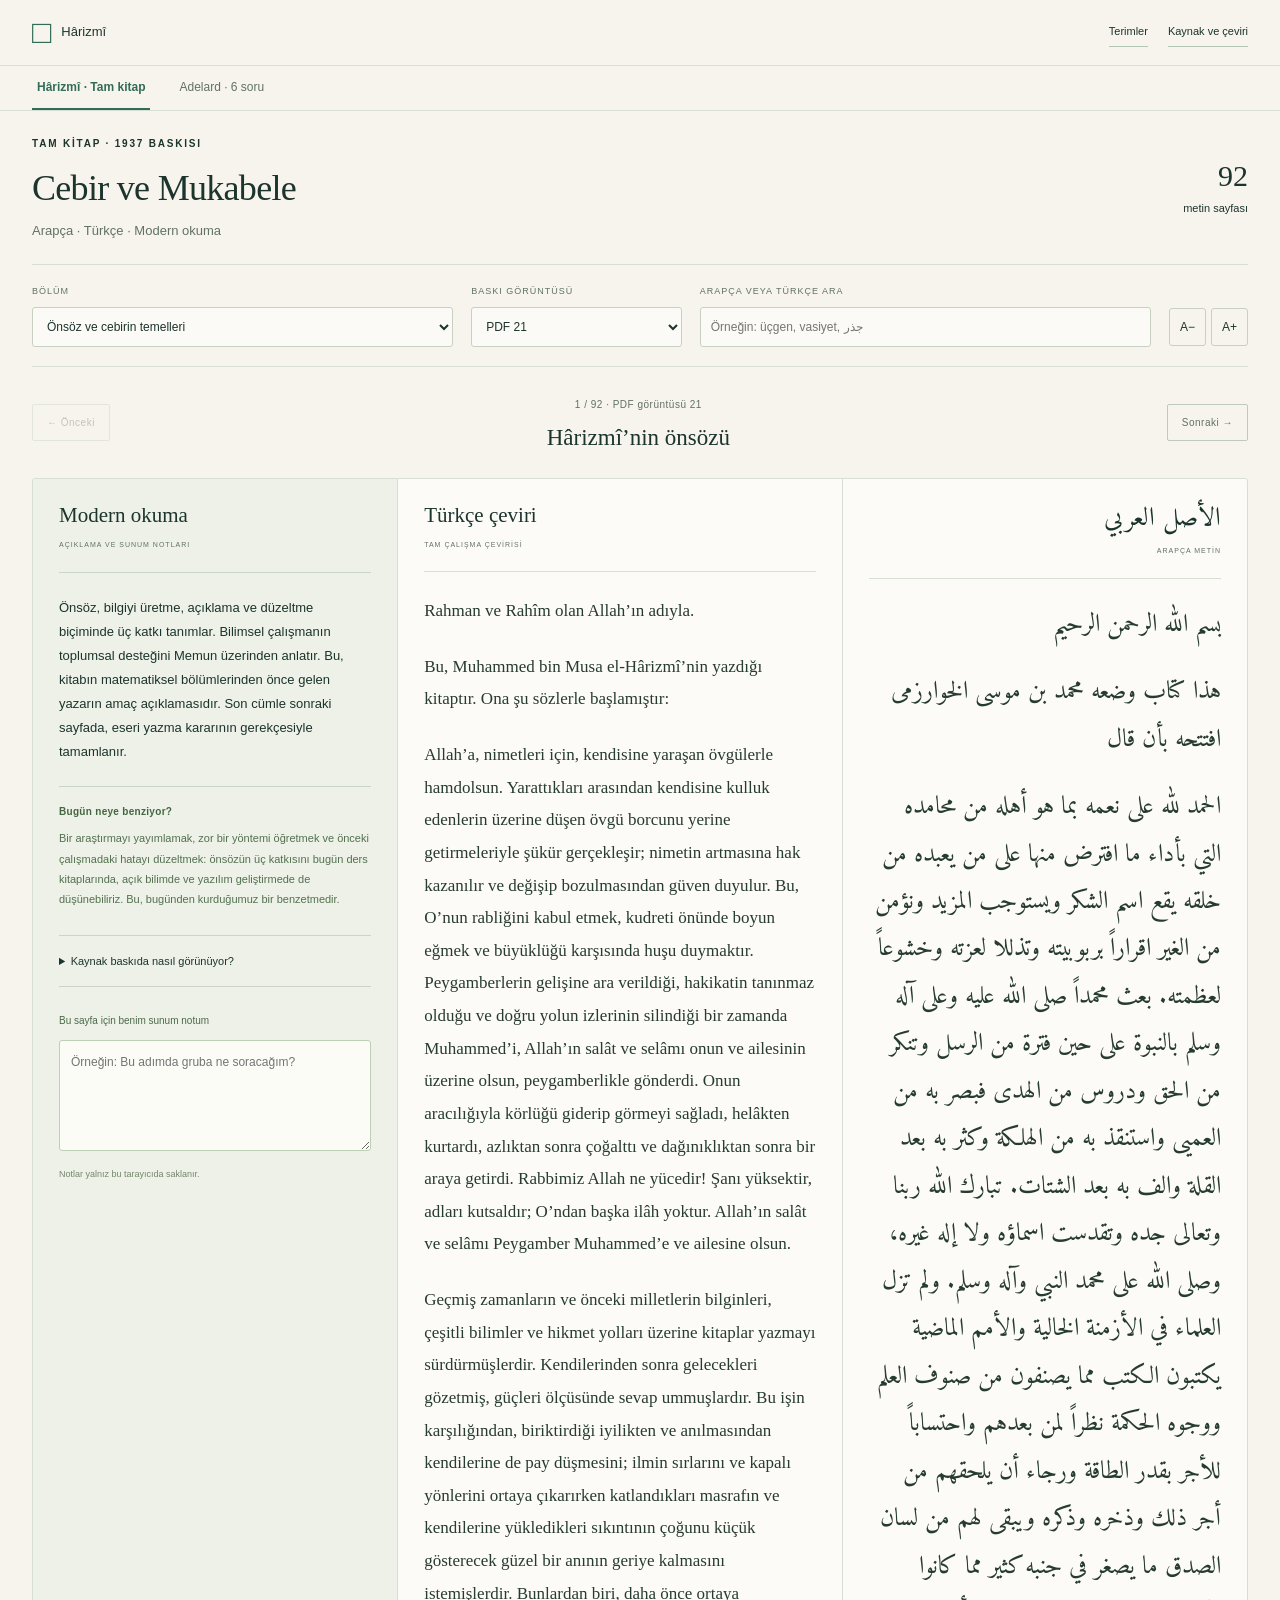
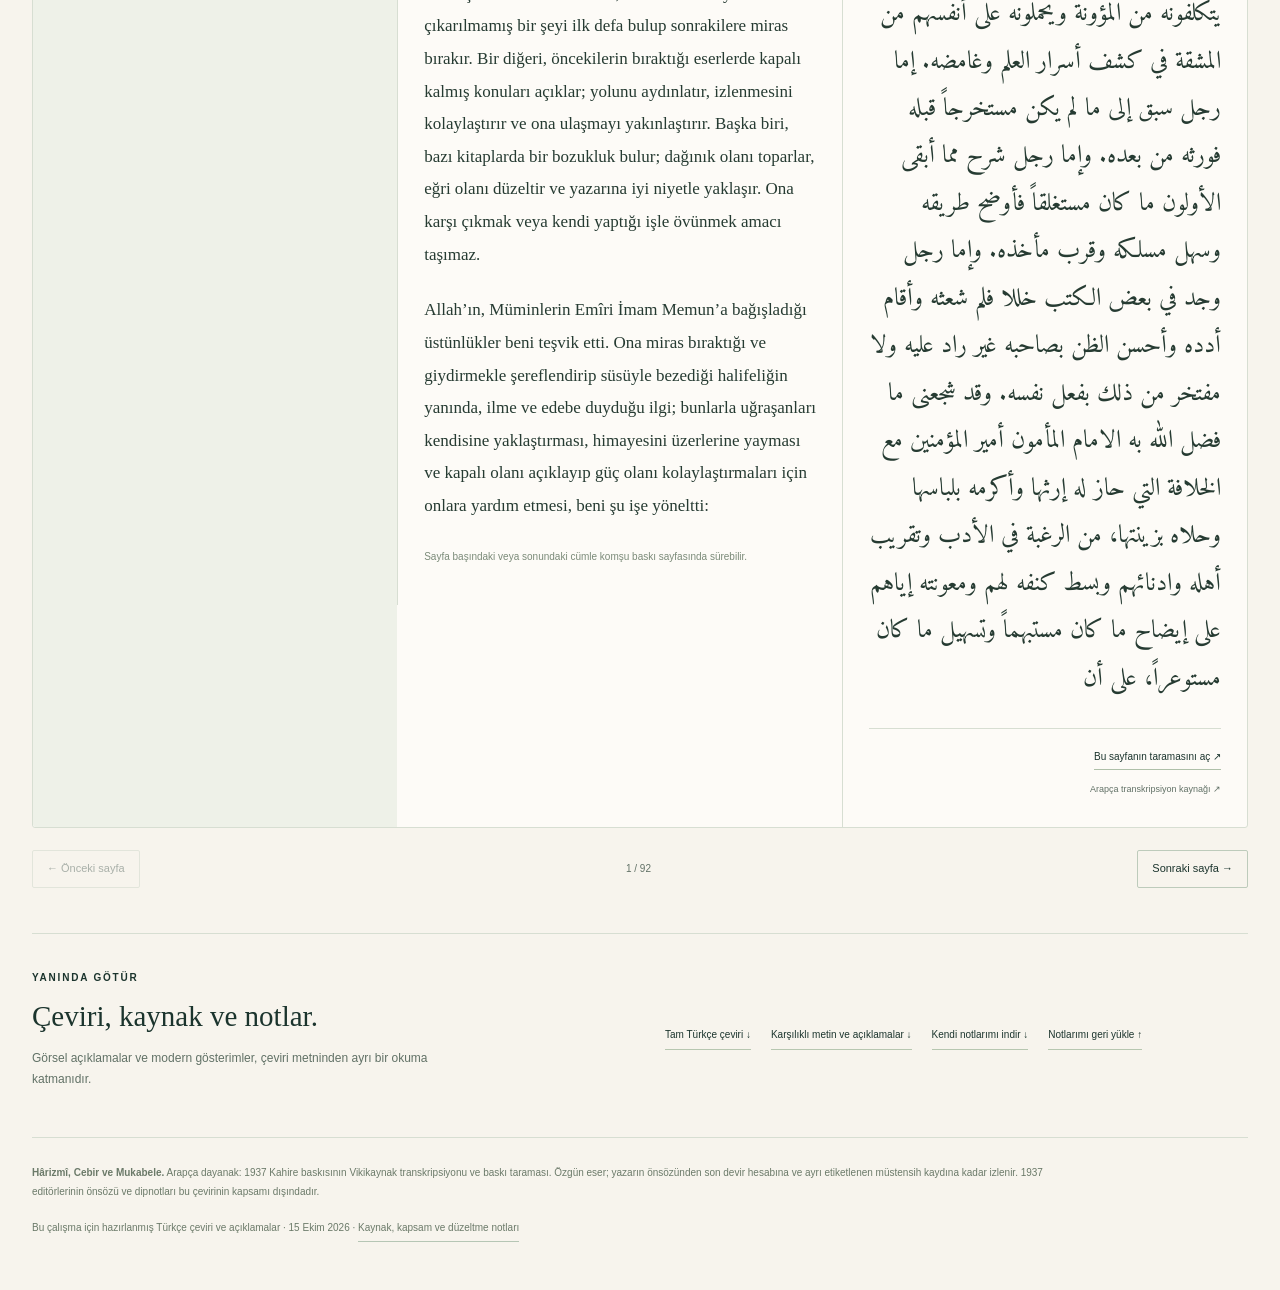
==== commit 32b37ec5: "Add six Adelard dialogues with Latin, Turkish and modern explanations" ====
--- a/index.html
+++ b/index.html
@@ -5,12 +5,13 @@
 <meta charset="utf-8"/><meta content="width=device-width,initial-scale=1" name="viewport"/>
 <meta content="Hârizmî’nin Cebir ve Mukabele kitabı: tam Arapça metin, karşılıklı Türkçe çalışma çevirisi, kaynak taraması ve modern matematik açıklamaları." name="description"/>
 <title>Hârizmî · Cebir ve Mukabele</title>
-<link href="book.css?v=kitap-2" rel="stylesheet"/>
+<link href="book.css?v=adelard-1" rel="stylesheet"/>
 <script defer="" src="assets/book-data.js"></script><script defer="" src="book.js?v=kitap-2"></script>
 </head>
 <body>
 <a class="skip" href="#reading">Metne geç</a>
 <header class="reader-header"><a class="brand" href="./"><span aria-hidden="true">□</span> Hârizmî</a><div class="header-tools"><button id="glossary-button" type="button">Terimler</button><button id="about-button" type="button">Kaynak ve çeviri</button></div></header>
+<nav class="work-switcher" aria-label="Eser seçimi"><a href="./" aria-current="page">Hârizmî · Tam kitap</a><a href="adelard.html">Adelard · 6 soru</a></nav>
 <main>
 <section class="book-heading"><div><p class="eyebrow">TAM KİTAP · 1937 BASKISI</p><h1>Cebir ve Mukabele</h1><p>Arapça · Türkçe · Modern okuma</p></div><div class="book-counter"><strong id="total-count">—</strong><span>metin sayfası</span></div></section>
 <section aria-label="Kitapta gezinme" class="reader-toolbar"><div class="chapter-field"><label for="chapter-select">Bölüm</label><select id="chapter-select"></select></div><div class="page-field"><label for="page-select">Baskı görüntüsü</label><select id="page-select"></select></div><div class="search-field"><label for="book-search">Arapça veya Türkçe ara</label><input autocomplete="off" id="book-search" placeholder="Örneğin: üçgen, vasiyet, جذر" type="search"/><div class="search-results" hidden="" id="search-results"></div></div><div aria-label="Yazı boyutu" class="font-controls"><button aria-label="Yazıyı küçült" id="font-down" type="button">A−</button><button aria-label="Yazıyı büyüt" id="font-up" type="button">A+</button></div></section>
--- a/book.css
+++ b/book.css
@@ -19,3 +19,5 @@
 @media(max-width:1000px){.book-heading .eyebrow{display:none}.book-heading{padding:17px 3px}.book-heading p:not(.eyebrow){margin-top:8px}.page-navigation{display:flex;gap:10px}.page-navigation>div{flex:1}.page-navigation h2{font-size:20px}.page-navigation button{width:44px;min-width:44px;min-height:44px;padding:8px;font-size:18px}.page-navigation .nav-word{display:none}.reading-column>header{min-height:54px;padding-bottom:14px;margin-bottom:18px}}
 @media(max-width:1000px){.square-completion svg text{font-size:21px}.square-completion svg .completion-equation{font-size:18px}}
 @media(max-width:1000px){#scan-dialog>p a{display:inline-flex;align-items:center;min-height:44px}}
+
+.work-switcher{max-width:1800px;margin:0 auto;display:flex;gap:24px;padding:0 32px;border-bottom:1px solid var(--line)}.work-switcher a{display:flex;align-items:center;justify-content:center;min-height:44px;font-size:12px;color:var(--muted);border-bottom:2px solid transparent;padding:0 5px}.work-switcher a[aria-current=page]{color:var(--green);border-color:var(--green);font-weight:600}@media(max-width:1000px){.work-switcher{padding:0 15px;gap:10px}.work-switcher a{flex:1;font-size:12px;min-height:46px;padding:0 3px}}
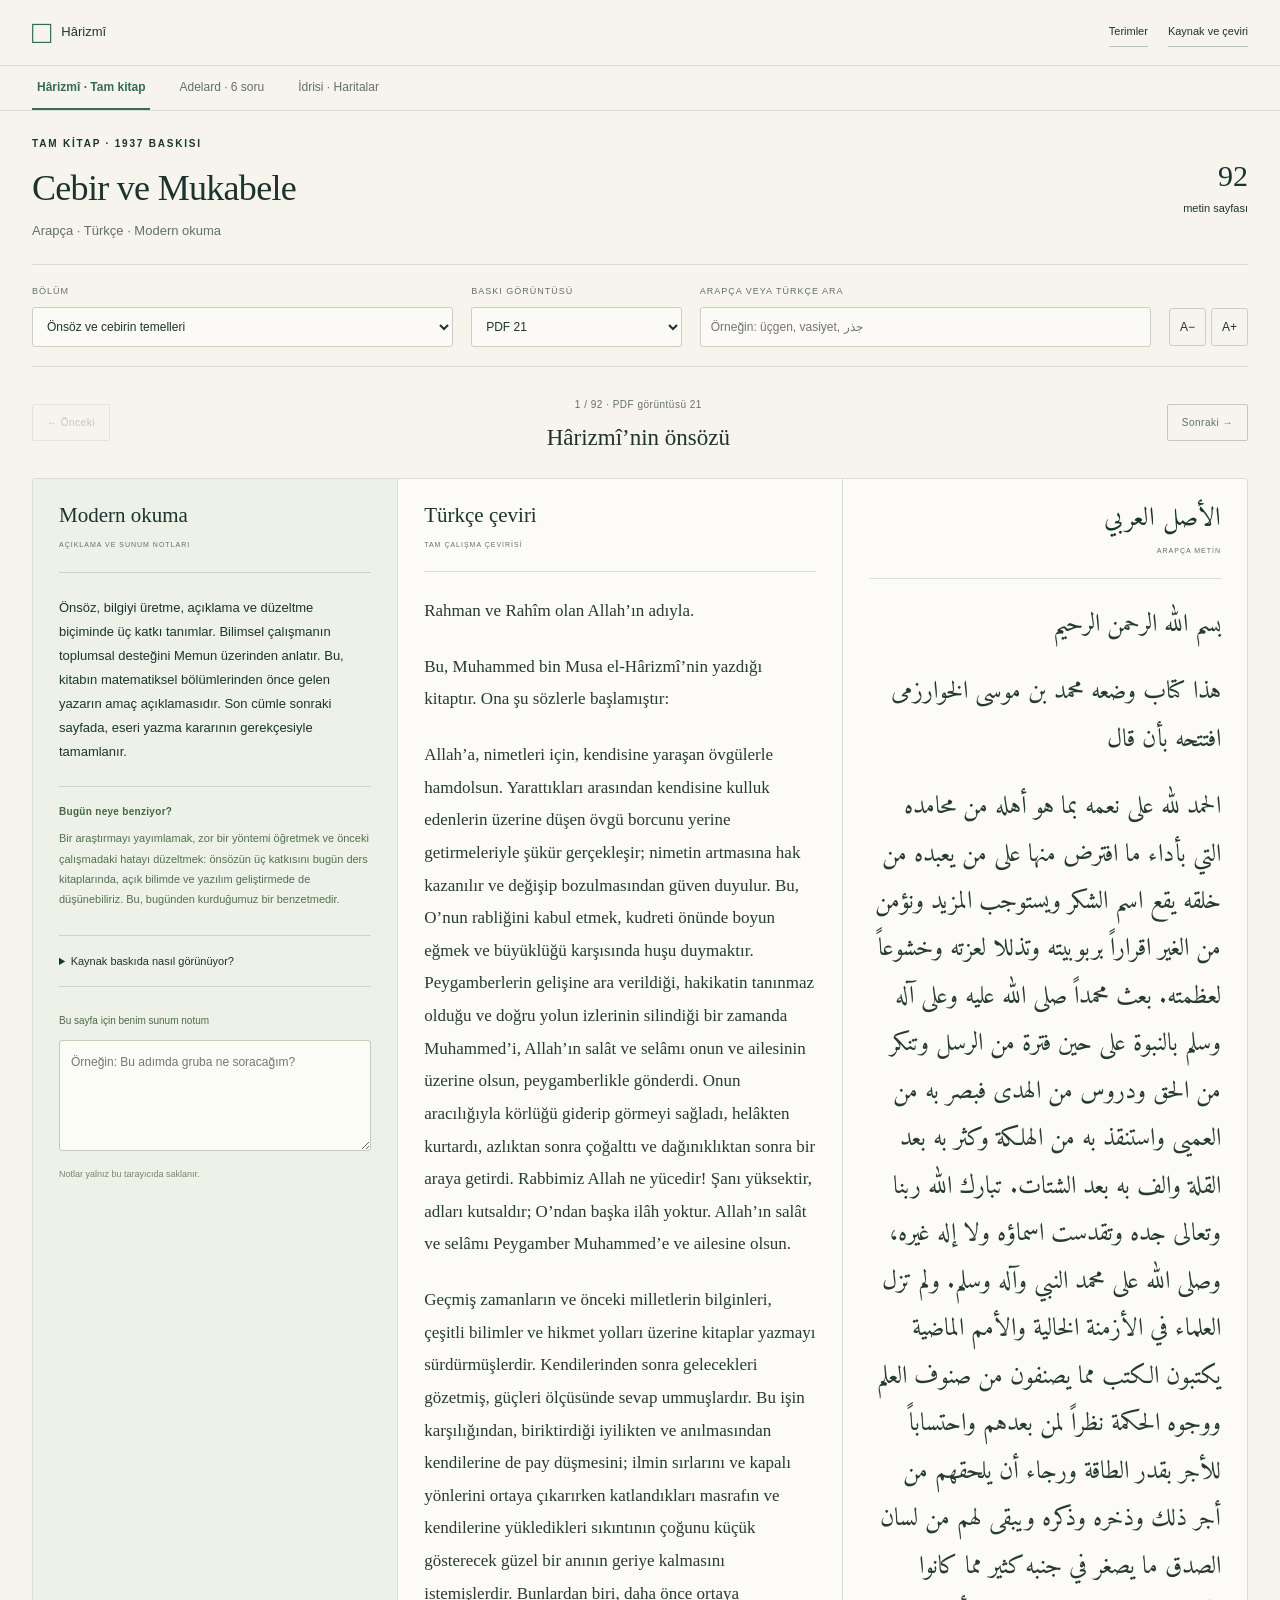
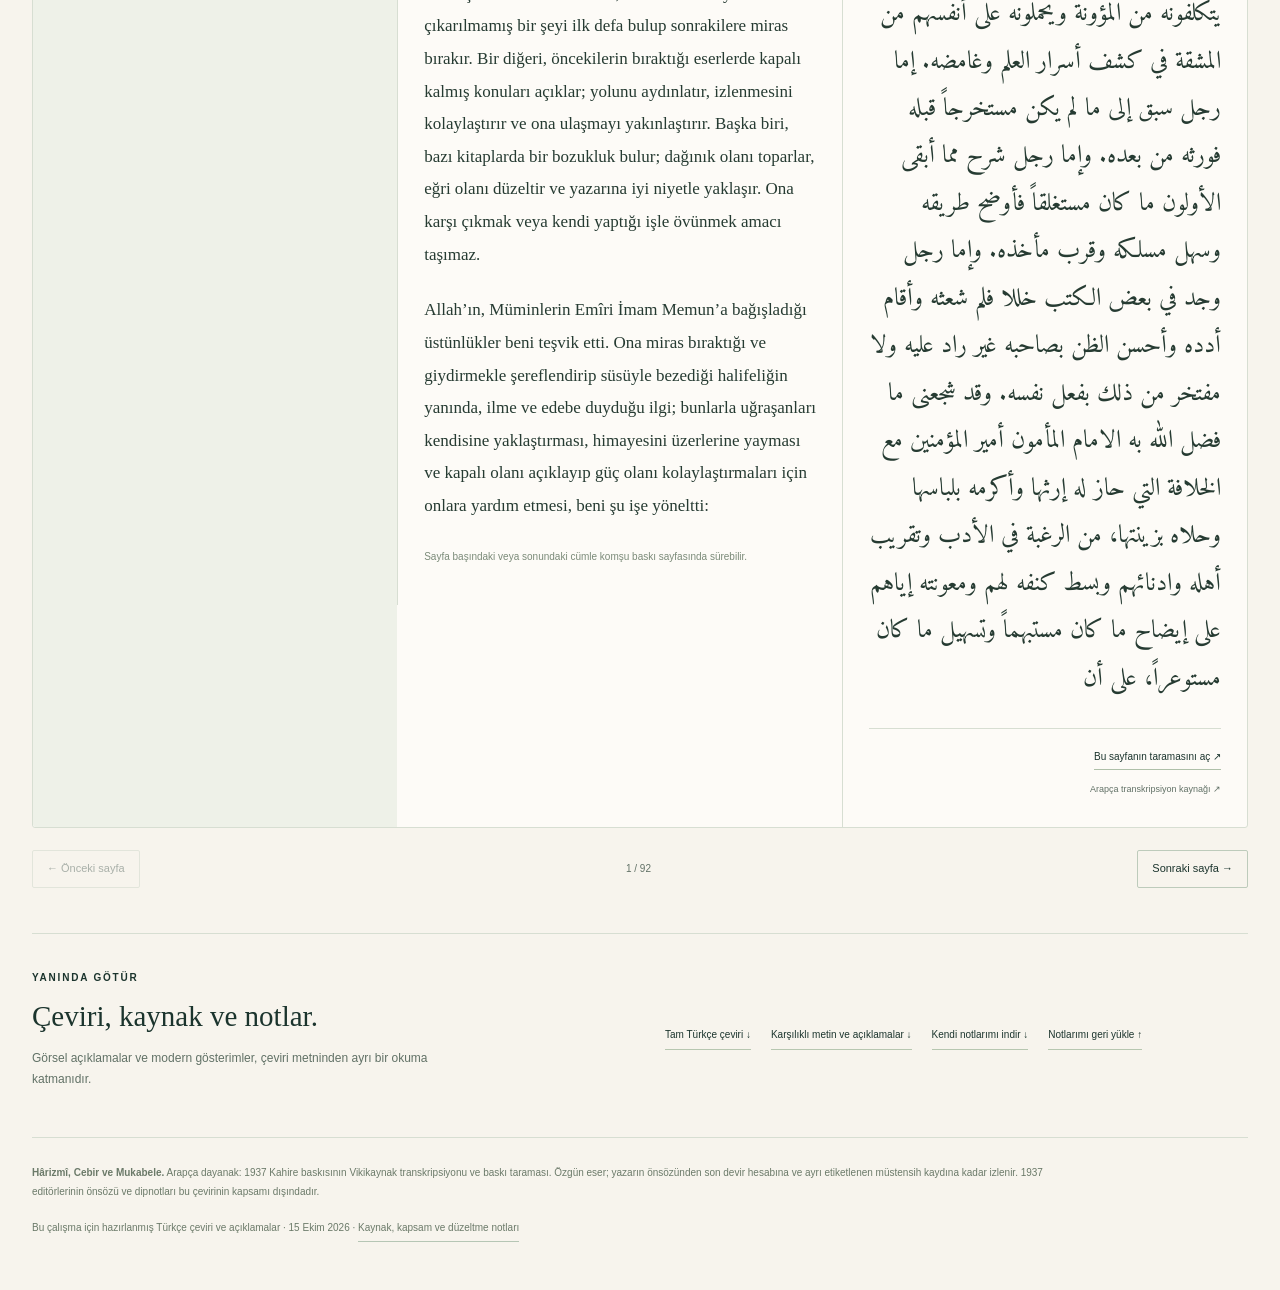
==== commit 5dc96f14: "Add Idrisi map collection with sources and mobile map controls" ====
--- a/index.html
+++ b/index.html
@@ -5,13 +5,13 @@
 <meta charset="utf-8"/><meta content="width=device-width,initial-scale=1" name="viewport"/>
 <meta content="Hârizmî’nin Cebir ve Mukabele kitabı: tam Arapça metin, karşılıklı Türkçe çalışma çevirisi, kaynak taraması ve modern matematik açıklamaları." name="description"/>
 <title>Hârizmî · Cebir ve Mukabele</title>
-<link href="book.css?v=adelard-1" rel="stylesheet"/>
+<link href="book.css?v=idrisi-1" rel="stylesheet"/>
 <script defer="" src="assets/book-data.js"></script><script defer="" src="book.js?v=kitap-2"></script>
 </head>
 <body>
 <a class="skip" href="#reading">Metne geç</a>
 <header class="reader-header"><a class="brand" href="./"><span aria-hidden="true">□</span> Hârizmî</a><div class="header-tools"><button id="glossary-button" type="button">Terimler</button><button id="about-button" type="button">Kaynak ve çeviri</button></div></header>
-<nav class="work-switcher" aria-label="Eser seçimi"><a href="./" aria-current="page">Hârizmî · Tam kitap</a><a href="adelard.html">Adelard · 6 soru</a></nav>
+<nav class="work-switcher" aria-label="Eser seçimi"><a href="./" aria-current="page">Hârizmî · Tam kitap</a><a href="adelard.html">Adelard · 6 soru</a><a href="idrisi.html">İdrisi · Haritalar</a></nav>
 <main>
 <section class="book-heading"><div><p class="eyebrow">TAM KİTAP · 1937 BASKISI</p><h1>Cebir ve Mukabele</h1><p>Arapça · Türkçe · Modern okuma</p></div><div class="book-counter"><strong id="total-count">—</strong><span>metin sayfası</span></div></section>
 <section aria-label="Kitapta gezinme" class="reader-toolbar"><div class="chapter-field"><label for="chapter-select">Bölüm</label><select id="chapter-select"></select></div><div class="page-field"><label for="page-select">Baskı görüntüsü</label><select id="page-select"></select></div><div class="search-field"><label for="book-search">Arapça veya Türkçe ara</label><input autocomplete="off" id="book-search" placeholder="Örneğin: üçgen, vasiyet, جذر" type="search"/><div class="search-results" hidden="" id="search-results"></div></div><div aria-label="Yazı boyutu" class="font-controls"><button aria-label="Yazıyı küçült" id="font-down" type="button">A−</button><button aria-label="Yazıyı büyüt" id="font-up" type="button">A+</button></div></section>
--- a/book.css
+++ b/book.css
@@ -21,3 +21,4 @@
 @media(max-width:1000px){#scan-dialog>p a{display:inline-flex;align-items:center;min-height:44px}}
 
 .work-switcher{max-width:1800px;margin:0 auto;display:flex;gap:24px;padding:0 32px;border-bottom:1px solid var(--line)}.work-switcher a{display:flex;align-items:center;justify-content:center;min-height:44px;font-size:12px;color:var(--muted);border-bottom:2px solid transparent;padding:0 5px}.work-switcher a[aria-current=page]{color:var(--green);border-color:var(--green);font-weight:600}@media(max-width:1000px){.work-switcher{padding:0 15px;gap:10px}.work-switcher a{flex:1;font-size:12px;min-height:46px;padding:0 3px}}
+@media(max-width:1000px){.work-switcher{gap:5px}.work-switcher a{flex-basis:0;min-width:0;min-height:52px;font-size:11px;line-height:1.45;text-align:center}}
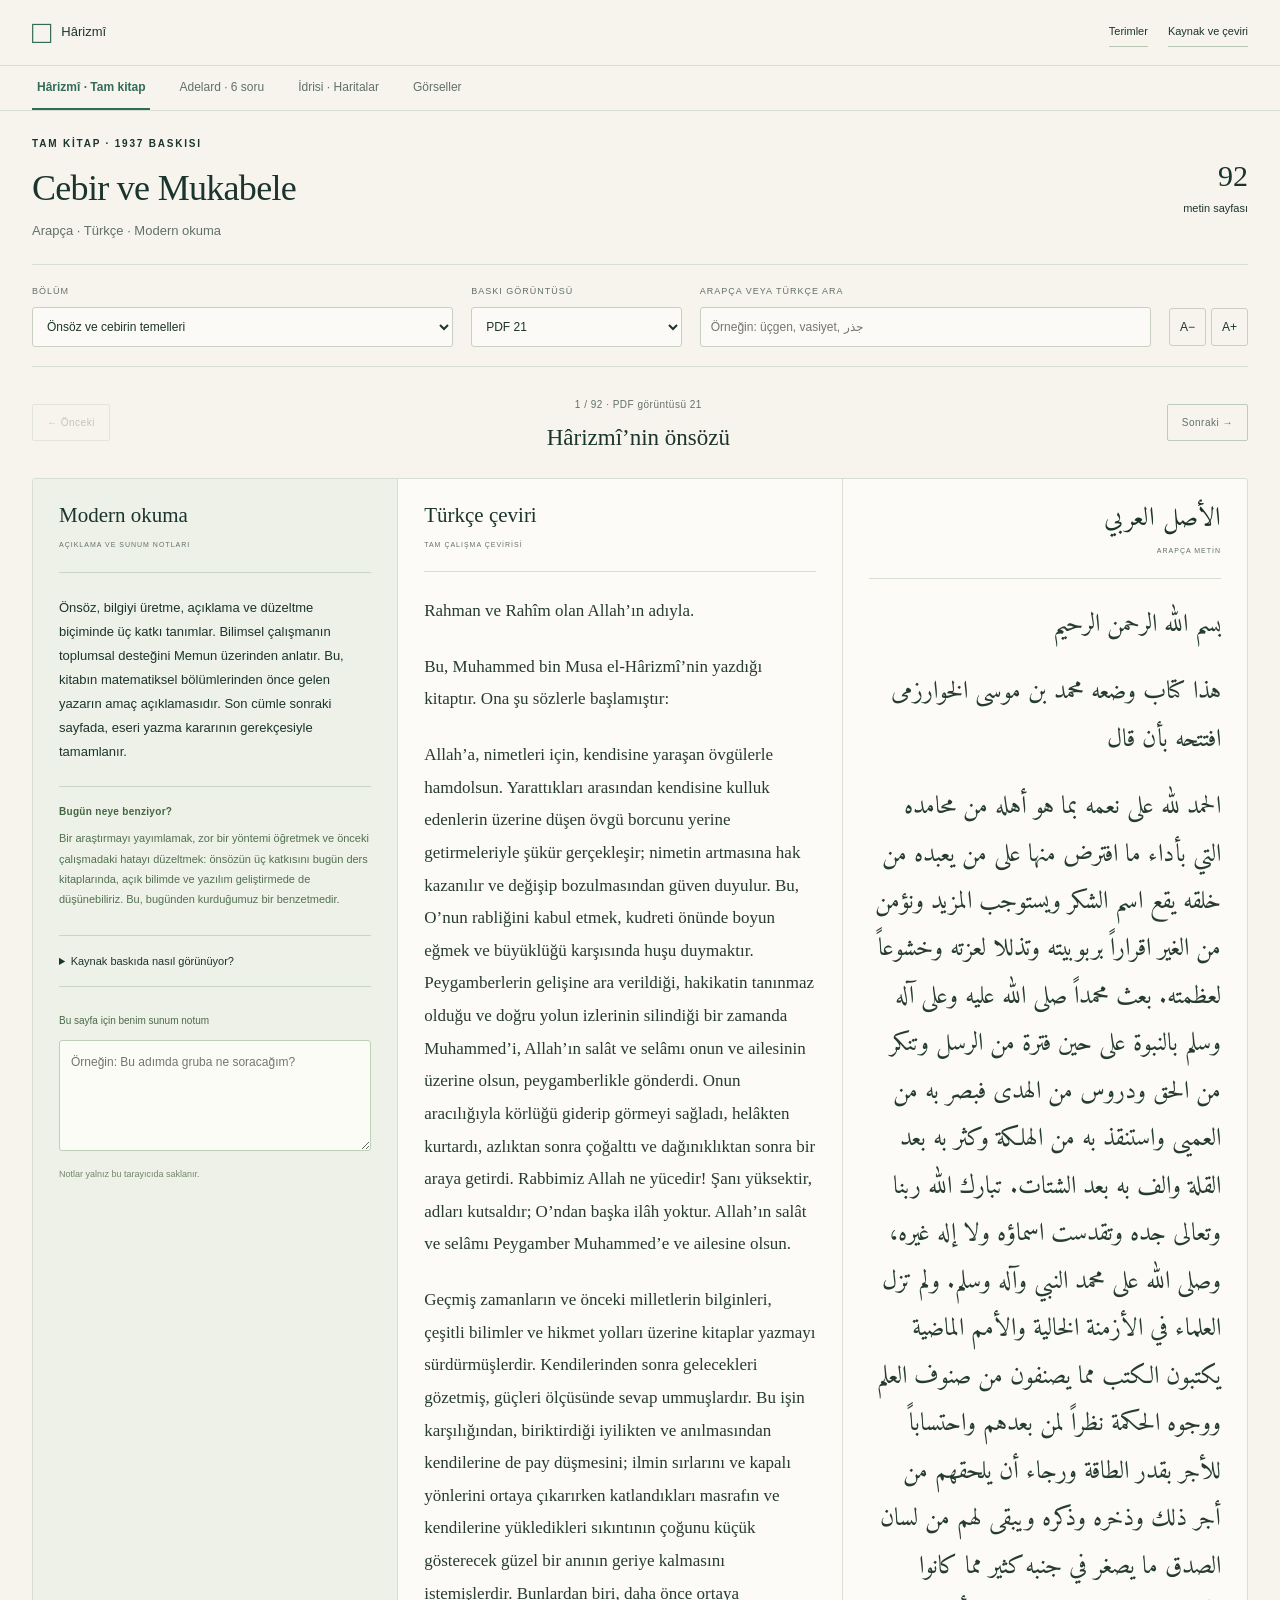
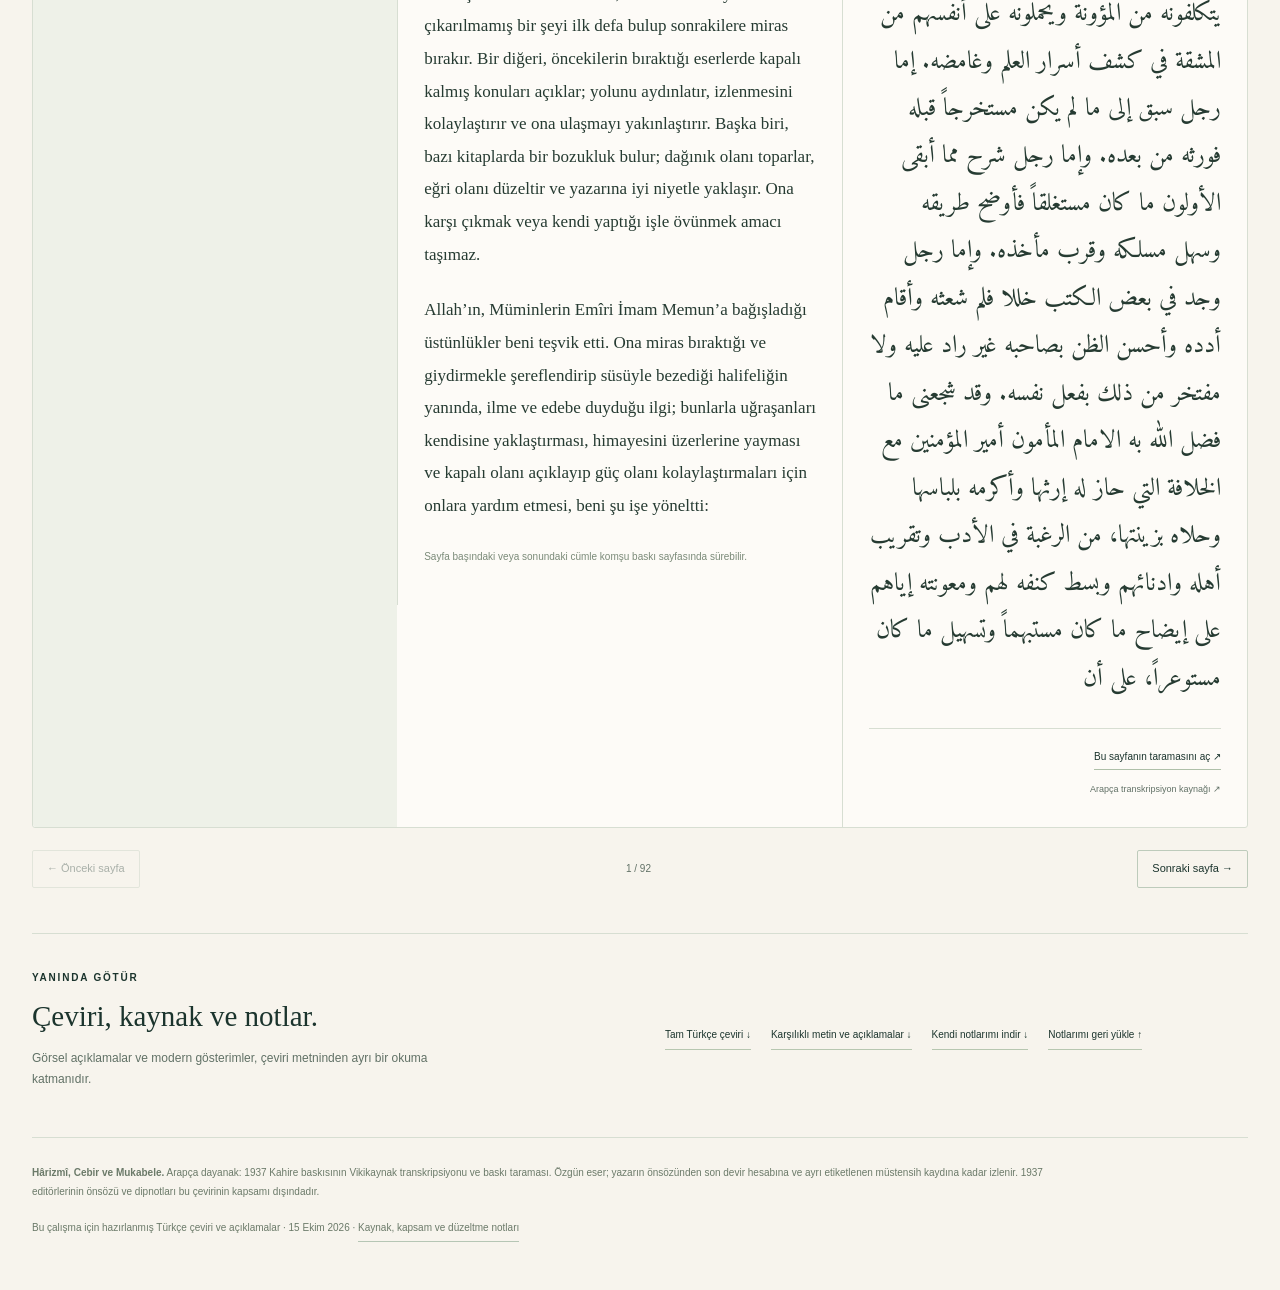
==== commit c7c85e7c: "Publish Hikmet Evi illustrations with source notes and downloads" ====
--- a/index.html
+++ b/index.html
@@ -11,7 +11,7 @@
 <body>
 <a class="skip" href="#reading">Metne geç</a>
 <header class="reader-header"><a class="brand" href="./"><span aria-hidden="true">□</span> Hârizmî</a><div class="header-tools"><button id="glossary-button" type="button">Terimler</button><button id="about-button" type="button">Kaynak ve çeviri</button></div></header>
-<nav class="work-switcher" aria-label="Eser seçimi"><a href="./" aria-current="page">Hârizmî · Tam kitap</a><a href="adelard.html">Adelard · 6 soru</a><a href="idrisi.html">İdrisi · Haritalar</a></nav>
+<nav class="work-switcher" aria-label="Eser seçimi"><a href="./" aria-current="page">Hârizmî · Tam kitap</a><a href="adelard.html">Adelard · 6 soru</a><a href="idrisi.html">İdrisi · Haritalar</a><a href="gorseller.html">Görseller</a></nav>
 <main>
 <section class="book-heading"><div><p class="eyebrow">TAM KİTAP · 1937 BASKISI</p><h1>Cebir ve Mukabele</h1><p>Arapça · Türkçe · Modern okuma</p></div><div class="book-counter"><strong id="total-count">—</strong><span>metin sayfası</span></div></section>
 <section aria-label="Kitapta gezinme" class="reader-toolbar"><div class="chapter-field"><label for="chapter-select">Bölüm</label><select id="chapter-select"></select></div><div class="page-field"><label for="page-select">Baskı görüntüsü</label><select id="page-select"></select></div><div class="search-field"><label for="book-search">Arapça veya Türkçe ara</label><input autocomplete="off" id="book-search" placeholder="Örneğin: üçgen, vasiyet, جذر" type="search"/><div class="search-results" hidden="" id="search-results"></div></div><div aria-label="Yazı boyutu" class="font-controls"><button aria-label="Yazıyı küçült" id="font-down" type="button">A−</button><button aria-label="Yazıyı büyüt" id="font-up" type="button">A+</button></div></section>
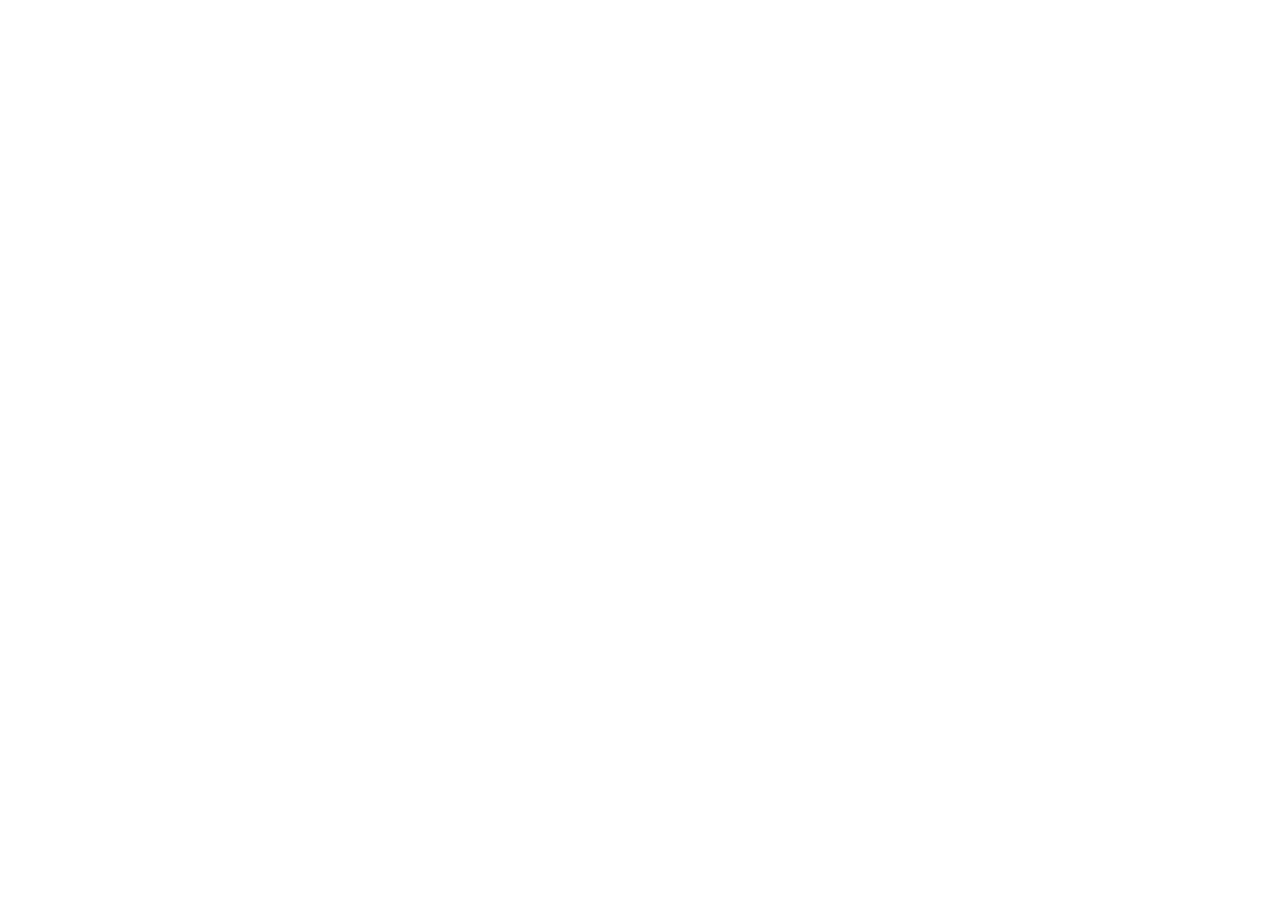
==== commit b8b084a6: "Redirect readers to the new Hikmet Evi library" ====
--- a/index.html
+++ b/index.html
@@ -1,28 +1,2 @@
-<!DOCTYPE html>
-
-<html lang="tr">
-<head>
-<meta charset="utf-8"/><meta content="width=device-width,initial-scale=1" name="viewport"/>
-<meta content="Hârizmî’nin Cebir ve Mukabele kitabı: tam Arapça metin, karşılıklı Türkçe çalışma çevirisi, kaynak taraması ve modern matematik açıklamaları." name="description"/>
-<title>Hârizmî · Cebir ve Mukabele</title>
-<link href="book.css?v=idrisi-1" rel="stylesheet"/>
-<script defer="" src="assets/book-data.js"></script><script defer="" src="book.js?v=kitap-2"></script>
-</head>
-<body>
-<a class="skip" href="#reading">Metne geç</a>
-<header class="reader-header"><a class="brand" href="./"><span aria-hidden="true">□</span> Hârizmî</a><div class="header-tools"><button id="glossary-button" type="button">Terimler</button><button id="about-button" type="button">Kaynak ve çeviri</button></div></header>
-<nav class="work-switcher" aria-label="Eser seçimi"><a href="./" aria-current="page">Hârizmî · Tam kitap</a><a href="adelard.html">Adelard · 6 soru</a><a href="idrisi.html">İdrisi · Haritalar</a><a href="gorseller.html">Görseller</a></nav>
-<main>
-<section class="book-heading"><div><p class="eyebrow">TAM KİTAP · 1937 BASKISI</p><h1>Cebir ve Mukabele</h1><p>Arapça · Türkçe · Modern okuma</p></div><div class="book-counter"><strong id="total-count">—</strong><span>metin sayfası</span></div></section>
-<section aria-label="Kitapta gezinme" class="reader-toolbar"><div class="chapter-field"><label for="chapter-select">Bölüm</label><select id="chapter-select"></select></div><div class="page-field"><label for="page-select">Baskı görüntüsü</label><select id="page-select"></select></div><div class="search-field"><label for="book-search">Arapça veya Türkçe ara</label><input autocomplete="off" id="book-search" placeholder="Örneğin: üçgen, vasiyet, جذر" type="search"/><div class="search-results" hidden="" id="search-results"></div></div><div aria-label="Yazı boyutu" class="font-controls"><button aria-label="Yazıyı küçült" id="font-down" type="button">A−</button><button aria-label="Yazıyı büyüt" id="font-up" type="button">A+</button></div></section>
-<div class="page-navigation"><button aria-label="Önceki" id="previous-page" type="button"><span aria-hidden="true">←</span><span class="nav-word"> Önceki</span></button><div><span aria-atomic="true" aria-live="polite" id="page-position" role="status"></span><h2 id="page-title"></h2></div><button aria-label="Sonraki" id="next-page" type="button"><span class="nav-word">Sonraki </span><span aria-hidden="true">→</span></button></div>
-<div aria-label="Okuma sütunu" class="mobile-tabs" role="tablist"><button aria-controls="column-explain" aria-selected="false" data-column="explain" id="tab-explain" role="tab" type="button">Açıklama</button><button aria-controls="column-tr" aria-selected="true" data-column="tr" id="tab-tr" role="tab" type="button">Türkçe</button><button aria-controls="column-ar" aria-selected="false" data-column="ar" id="tab-ar" role="tab" type="button">Arapça</button></div>
-<section aria-label="Karşılıklı okuma" class="reading-grid" data-active-column="tr" id="reading"><aside class="reading-column explanation" id="column-explain"><header><h3>Modern okuma</h3><small>AÇIKLAMA VE SUNUM NOTLARI</small></header><div class="modern-visual" id="modern-visual"></div><div class="modern-formulas" id="modern-formulas"></div><div id="modern-explanation"></div><div class="modern-application"><h4>Bugün neye benziyor?</h4><p id="modern-application"></p></div><details class="scan-preview"><summary>Kaynak baskıda nasıl görünüyor?</summary><button class="scan-image-button open-scan" type="button"><img alt="İlgili Arapça baskı sayfasının taraması" id="scan-preview" loading="lazy"/><span>Büyütmek için aç ↗</span></button><p id="facsimile-link"></p></details><div class="personal-note"><label for="personal-note">Bu sayfa için benim sunum notum</label><textarea id="personal-note" placeholder="Örneğin: Bu adımda gruba ne soracağım?" rows="4"></textarea><span id="note-status" role="status">Notlar yalnız bu tarayıcıda saklanır.</span></div></aside><article class="reading-column translation" id="column-tr"><header><h3>Türkçe çeviri</h3><small>TAM ÇALIŞMA ÇEVİRİSİ</small></header><div id="turkish-text" lang="tr"></div><p class="continuation-note">Sayfa başındaki veya sonundaki cümle komşu baskı sayfasında sürebilir.</p></article><article class="reading-column original" id="column-ar"><header><h3>الأصل العربي</h3><small>ARAPÇA METİN</small></header><div dir="rtl" id="arabic-text" lang="ar"></div><div class="original-footer"><button class="open-scan" type="button">Bu sayfanın taramasını aç ↗</button><a id="arabic-source-link" rel="noopener" target="_blank">Arapça transkripsiyon kaynağı ↗</a></div></article></section>
-<div class="bottom-navigation"><button id="bottom-previous" type="button">← Önceki sayfa</button><span id="bottom-position"></span><button id="bottom-next" type="button">Sonraki sayfa →</button></div>
-<section class="reader-downloads"><div><p class="eyebrow">YANINDA GÖTÜR</p><h2>Çeviri, kaynak ve notlar.</h2><p>Görsel açıklamalar ve modern gösterimler, çeviri metninden ayrı bir okuma katmanıdır.</p></div><div class="download-buttons"><a download="" href="assets/harezmi-tam-turkce.txt">Tam Türkçe çeviri ↓</a><a download="" href="assets/harezmi-arapca-turkce.json">Karşılıklı metin ve açıklamalar ↓</a><button id="export-notes" type="button">Kendi notlarımı indir ↓</button><button class="import-label" id="import-notes-button" type="button">Notlarımı geri yükle ↑</button><input accept="application/json,.json" hidden="" id="import-notes" type="file"/></div><p aria-live="polite" class="import-status" id="import-status" role="status"></p></section>
-<footer class="reader-footer"><p><strong>Hârizmî, Cebir ve Mukabele.</strong> Arapça dayanak: 1937 Kahire baskısının Vikikaynak transkripsiyonu ve baskı taraması. Özgün eser; yazarın önsözünden son devir hesabına ve ayrı etiketlenen müstensih kaydına kadar izlenir. 1937 editörlerinin önsözü ve dipnotları bu çevirinin kapsamı dışındadır.</p><p>Bu çalışma için hazırlanmış Türkçe çeviri ve açıklamalar · 15 Ekim 2026 · <button id="footer-about" type="button">Kaynak, kapsam ve düzeltme notları</button></p></footer>
-</main>
-<dialog aria-labelledby="scan-title" id="scan-dialog"><div class="dialog-heading"><h2 id="scan-title">Kaynak baskı</h2><button aria-label="Kaynak görüntüsünü kapat" class="close-dialog" type="button">×</button></div><img alt="Arapça kaynak sayfanın büyük görüntüsü" id="scan-full"/><p><a id="scan-original" rel="noopener" target="_blank">Tam boy görseli aç ve yakınlaştır ↗</a></p><p><a id="scan-origin" rel="noopener" target="_blank">Tarama ve transkripsiyonun kaynak sayfası ↗</a></p></dialog>
-<dialog aria-labelledby="glossary-title" id="glossary-dialog"><div class="dialog-heading"><h2 id="glossary-title">Metnin dili, bugünün gösterimi</h2><button aria-label="Terimleri kapat" class="close-dialog" type="button">×</button></div><dl><dt>مال · mâl</dt><dd>Cebir bölümünde bir sayının karesi, yani x². Vasiyet ve alışveriş bahislerinde gerçek mal, para veya tereke anlamına da gelir.</dd><dt>جذر · kök</dt><dd>Karesi ele alınan sayı. Modern gösterimde x. “On kök” bu sayının on katıdır.</dd><dt>شيء · şey</dt><dd>Aranan bilinmeyen miktar. Cebirsel açıklamada çoğu zaman x ile gösterilebilir; mali bağlamdaki birimi ayrıca izlemek gerekir.</dd><dt>عدد / درهم · sayı / dirhem</dt><dd>Yalın sayı veya sabit miktar. Ticaret ve miras problemlerinde dirhem aynı zamanda para birimidir.</dd><dt>الجبر · cebir</dt><dd>Eksik terimi tamamlayan işlem. Örneğin 10x − x² = 21 ilişkisinde iki tarafa x² eklenince 10x = 21 + x² olur.</dd><dt>المقابلة · mukabele</dt><dd>İki taraftaki aynı tür terimleri karşılaştırıp sadeleştirmek. Örneğin x² + 3 = 5x + 3 ilişkisinden x² = 5x kalır.</dd><dt>المساحة · mesaha</dt><dd>Alanların ve cisimlerin ölçümü. Üçgenler, dörtgenler, daireler ve hacimler bu bölümde ele alınır.</dd><dt>الوصايا · vasiyetler</dt><dd>Bir kısmı mirasçı paylarına veya kalan miktara bağlı olarak tanımlanan tahsis problemleri. Metnin tarihsel hukuk varsayımları korunur.</dd><dt>ذراع · zirâ / arşın</dt><dd>Tarihsel uzunluk birimi. Değeri yer ve döneme göre değişebildiği için burada doğrudan metreye çevrilmez. Alan, kare zirâ; hacim, küp zirâ ile izlenir.</dd><dt>سلم · selem</dt><dd>Bedeli önceden ödenen, malı daha sonra teslim edilen alışveriş türü. Son örneklerde para ile teslim yükümlülüğünün değeri ayrı izlenir.</dd><dt>كر · kür</dt><dd>Metindeki tahıl gibi mallar için kullanılan tarihsel hacim ölçüsü. Örneklerde bir bütün ölçü ve bunun kesirleri üzerinden hesap yapılır.</dd><dt>عقر · akr bedeli</dt><dd>Kölelik bağlamındaki bazı tarihsel hukuk örneklerinde söz konusu edilen bedel. Çeviride bu özel ad korunur; üçüncü sütunda yalnız hesabın miktar ilişkisi açıklanır.</dd><dt>حساب الدور · devir hesabı</dt><dd>Bir miktarın başka bir miktara bağlı olup yeniden ilk hesaba dönmesi. Modern açıklamada eşzamanlı denklemler ve bağımlılık şemalarıyla izlenebilir.</dd></dl></dialog>
-<dialog aria-labelledby="about-title" id="about-dialog"><div class="dialog-heading"><h2 id="about-title">Kaynak ve çeviri hakkında</h2><button aria-label="Kaynak notunu kapat" class="close-dialog" type="button">×</button></div><div class="about-text"><p>Bu sayfa, Hârizmî’nin özgün eserini Arapça ve Türkçe karşılıklı okumak için hazırlanmıştır. Sade Türkçe çeviri tam metni izler; örneklerin işlem adımları ve tarihsel varsayımları korunur. Üçüncü sütundaki açıklamalar ve modern simgeler bu çalışma için eklenmiştir.</p><p><strong>Kapsam:</strong> Besmele ve yazar önsözü, cebir kuralları ve geometrik kanıtlar, çarpma, toplama ve çıkarma, problem örnekleri, muamelat, mesaha, vasiyetler ve devir hesabı. Sondaki müstensih kaydı yazarın sözü olarak sunulmaz.</p><p><strong>Sayfa numarası:</strong> Okuyucudaki numaralar, 114 görüntülük PDF’nin fiziksel görüntü sırasıdır. Hârizmî’nin basılı metni PDF 21’de başlar ve 113’te sona erer. Araya eklenen PDF 31, elyazması faksimilesidir; ayrı bir özgün metin sayfası olmadığı için çeviri sırasına tekrar alınmamıştır. PDF 20’deki başlangıç faksimilesi de kaynak görüntüsü olarak açılabilir.</p><p><strong>Metin kontrolü:</strong> Kaynak transkripsiyon düzeltme gerektiren okumalar ve sayı uyuşmazlıkları içerir. Saptanan belirsizlikler ilgili sayfanın açıklamasında belirtilir. Baskı taraması her sayfadan açılabilir; modern bir formül kaynak cümlenin yerine geçirilmez.</p><p><strong>Tarihsel bağlam:</strong> Kölelik, azat, ölüm hastalığı, cinsiyet ve hukuki statüye bağlı hesap örnekleri, metnin tarihsel varsayımlarıyla çevrilir. Modern sütun bu örneklerin matematik yapısını açıklar; örnekler güncel hukuk kuralları olarak kullanılmaz.</p><ul><li><a href="https://ar.wikisource.org/wiki/كتاب_الجبر_والمقابلة_(1937)" rel="noopener" target="_blank">Arapça transkripsiyon · Vikikaynak</a></li><li><a href="https://commons.wikimedia.org/wiki/File:المختصر_في_حساب_الجبر_والمقابلة_(1937).pdf" rel="noopener" target="_blank">1937 baskısı · tam PDF, künye ve kullanım bilgisi</a></li><li><a href="https://www.e-rara.ch/zut/doi/10.3931/e-rara-56713" rel="noopener" target="_blank">Rosen’in 1831 baskısı · Arapça metin ve İngilizce çeviri</a></li></ul><p>Yazı tipi: Amiri · SIL Open Font License. Arapça kaynak için Vikikaynak ve Wikimedia Commons’a atıf verilmiştir. Bu çalışma, yayımlanmış bir Türkçe çevirinin kopyası değildir.</p></div></dialog>
-</body></html>
+<!doctype html>
+<html lang="tr"><head><meta charset="utf-8"><meta name="viewport" content="width=device-width,initial-scale=1"><meta name="robots" content="noindex"><meta name="theme-color" content="#183f35"><title>Hikmet Evi · Yeni adres</title><link rel="canonical" href="https://alicetinkaya76.github.io/hikmet-evi/"><meta http-equiv="refresh" content="0;url=https://alicetinkaya76.github.io/hikmet-evi/"><script>const page=/^#p\d{3}$/.test(location.hash)?'harizmi.html':'';location.replace("https://alicetinkaya76.github.io/hikmet-evi/"+page+location.search+location.hash);</script><style>body{margin:0;background:#f6f3eb;color:#183f35;font:16px/1.8 system-ui,sans-serif}main{max-width:680px;margin:12vh auto;padding:30px}h1{font:48px/1.2 Georgia,serif}a{color:inherit;text-underline-offset:5px;display:inline-flex;align-items:center;min-height:48px}</style></head><body><main><p>HİKMET EVİ · YENİ ADRES</p><h1>Yeni bir sayfa açtık.</h1><p>Okuma kütüphanesi yeni adresine taşındı. Birazdan ilgili sayfaya geçeceksin.</p><a href="https://alicetinkaya76.github.io/hikmet-evi/">Hikmet Evi’ni aç ↗</a></main></body></html>
